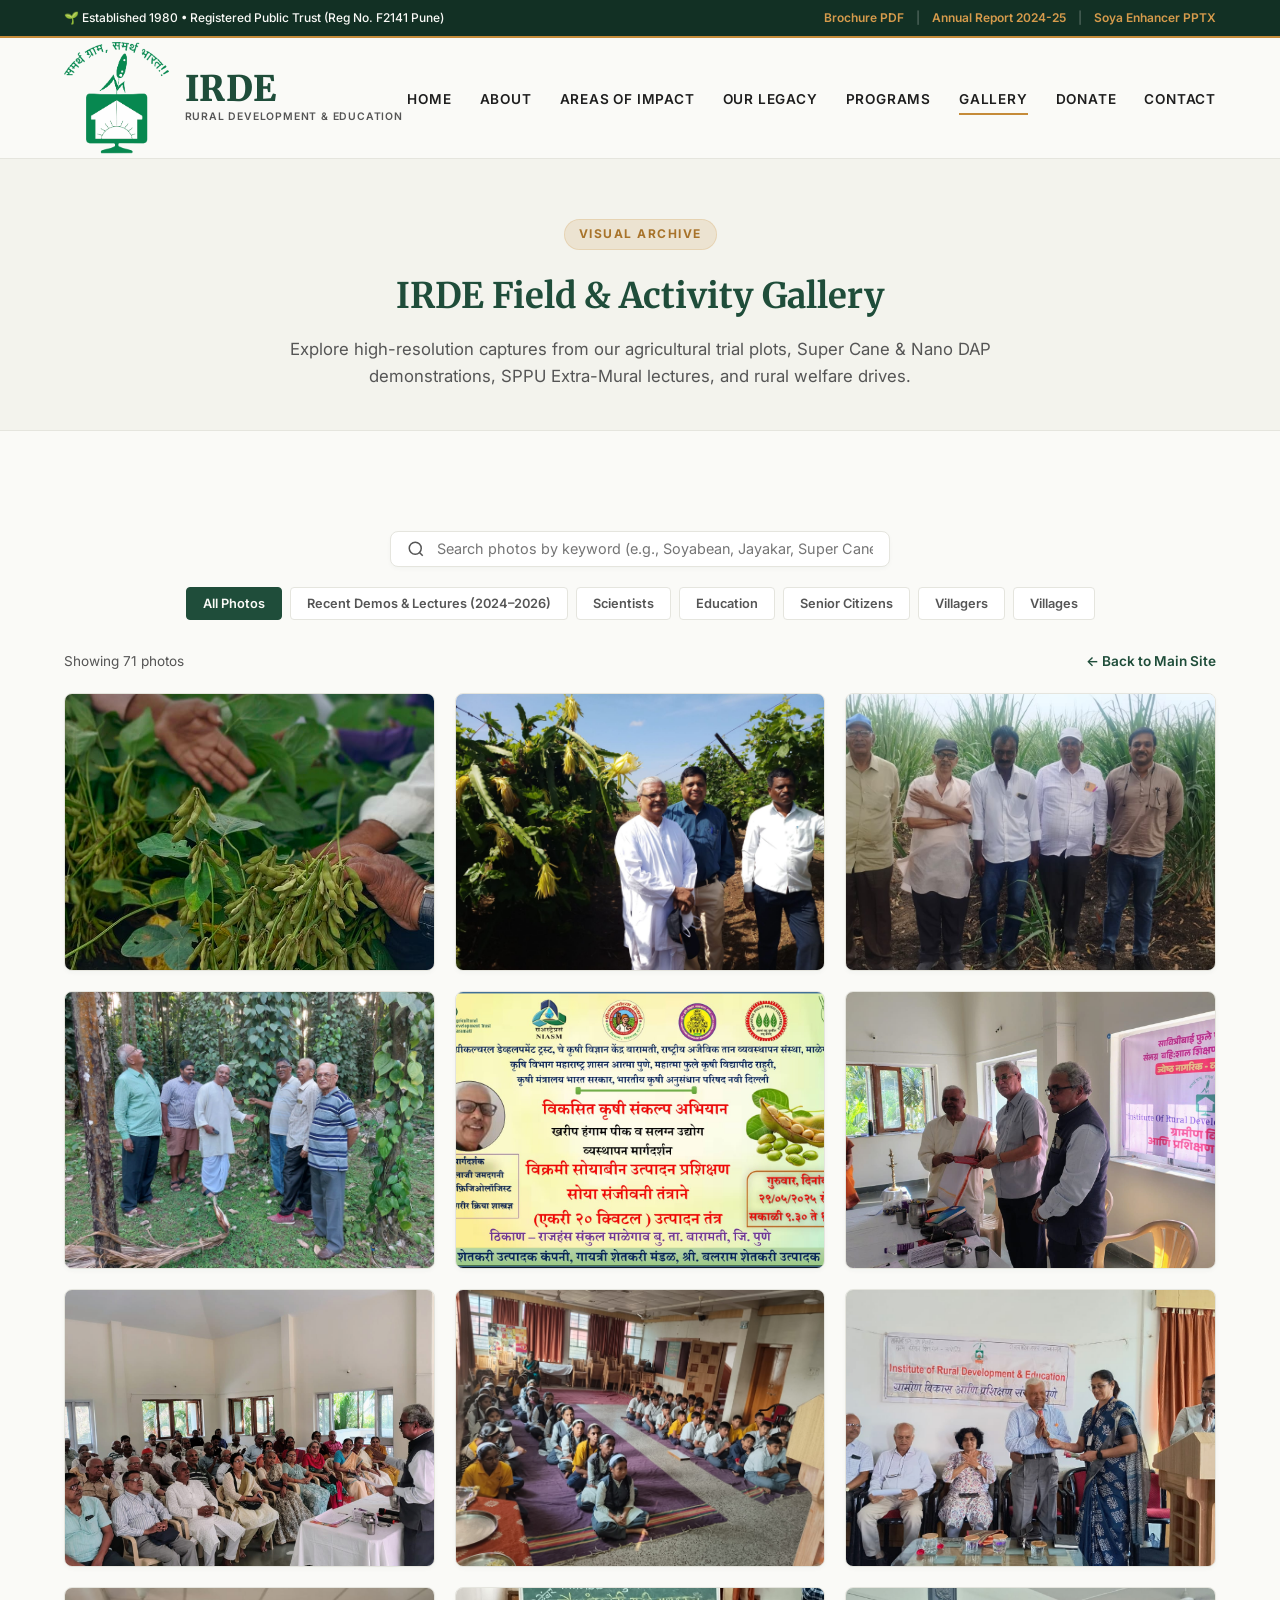
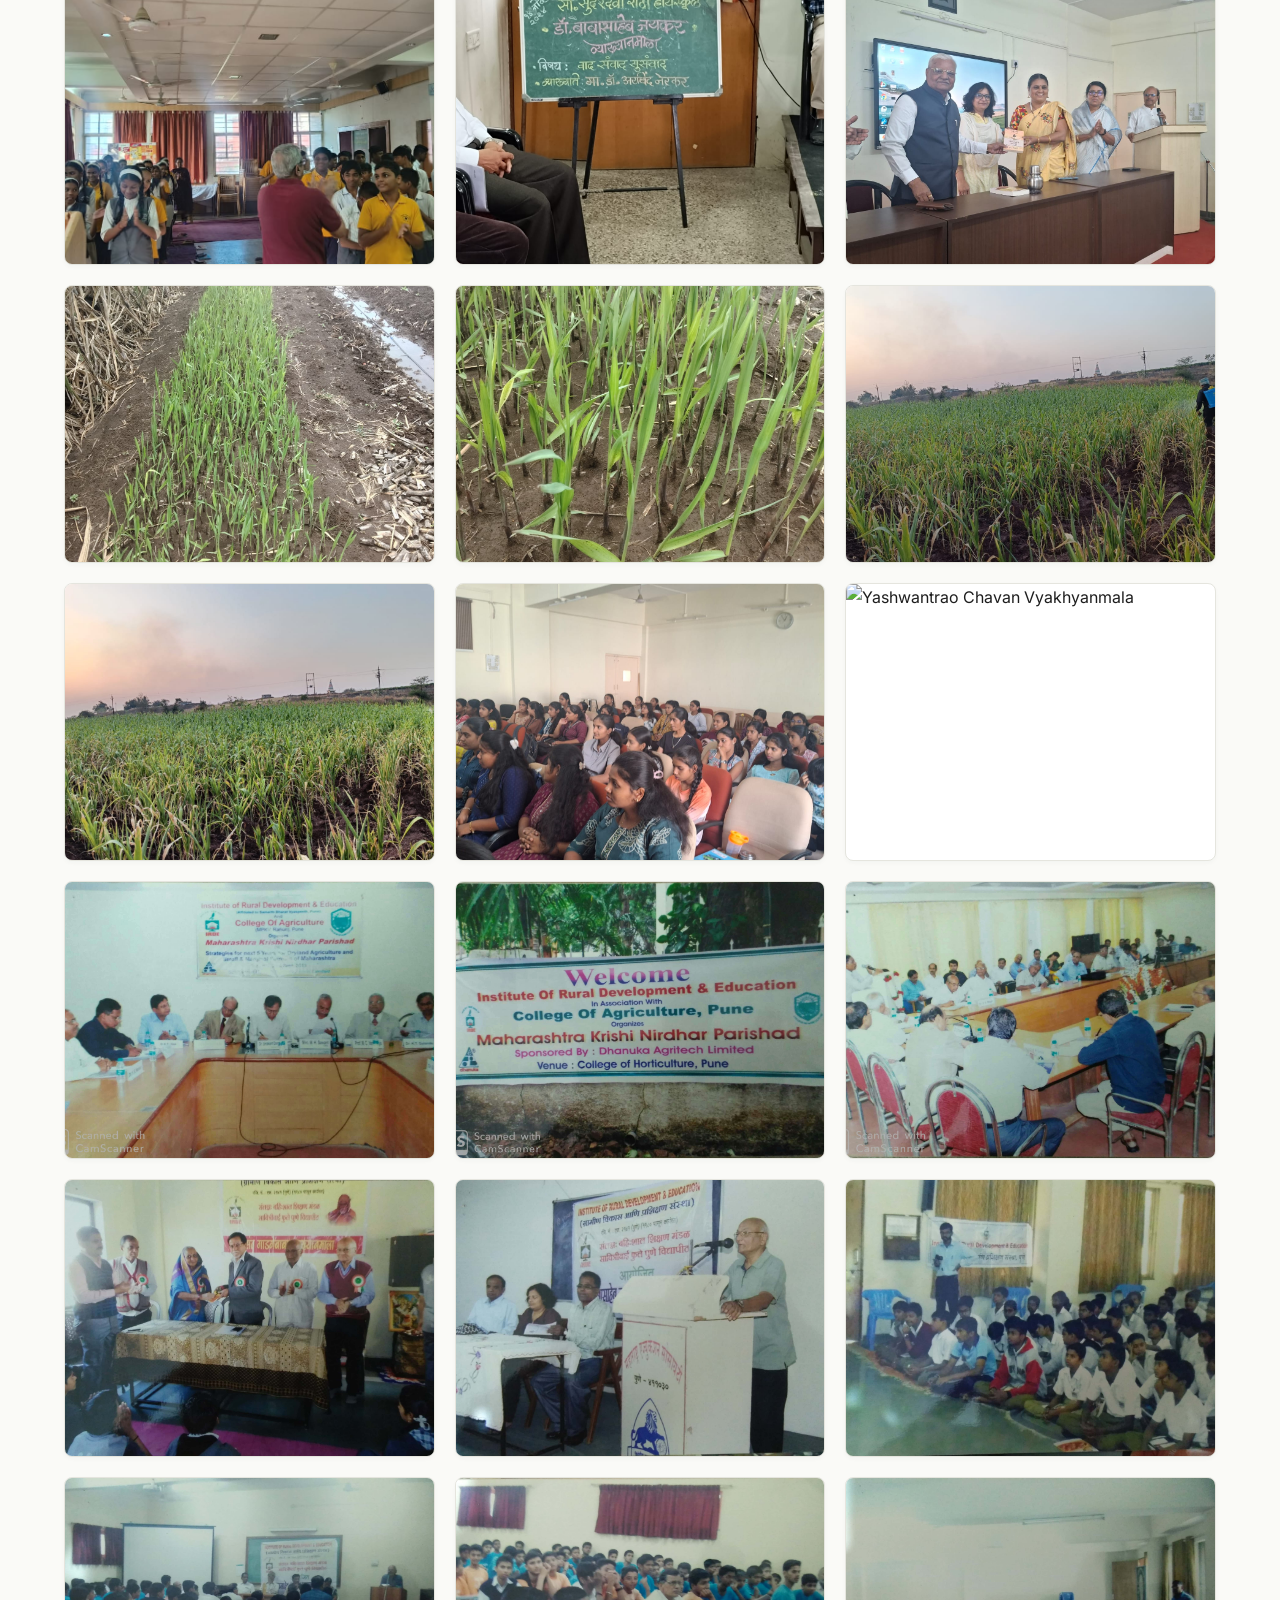
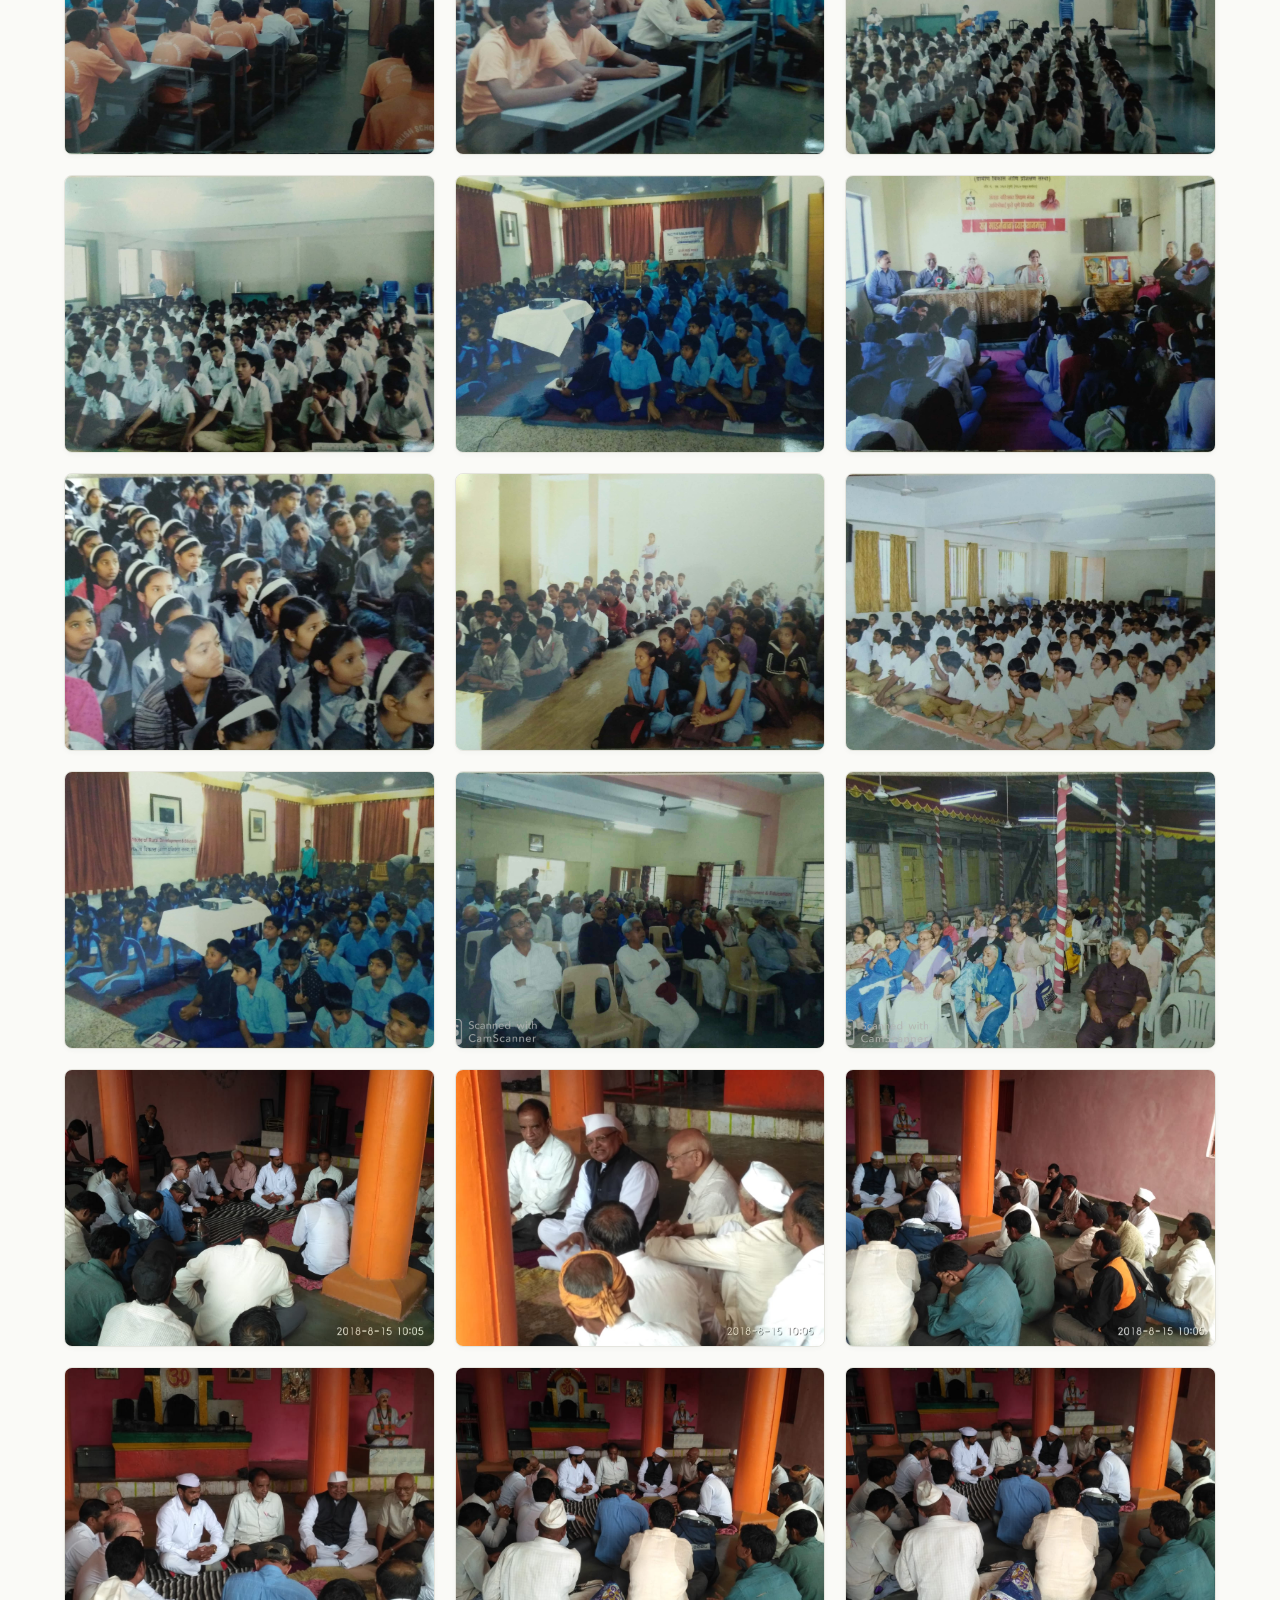
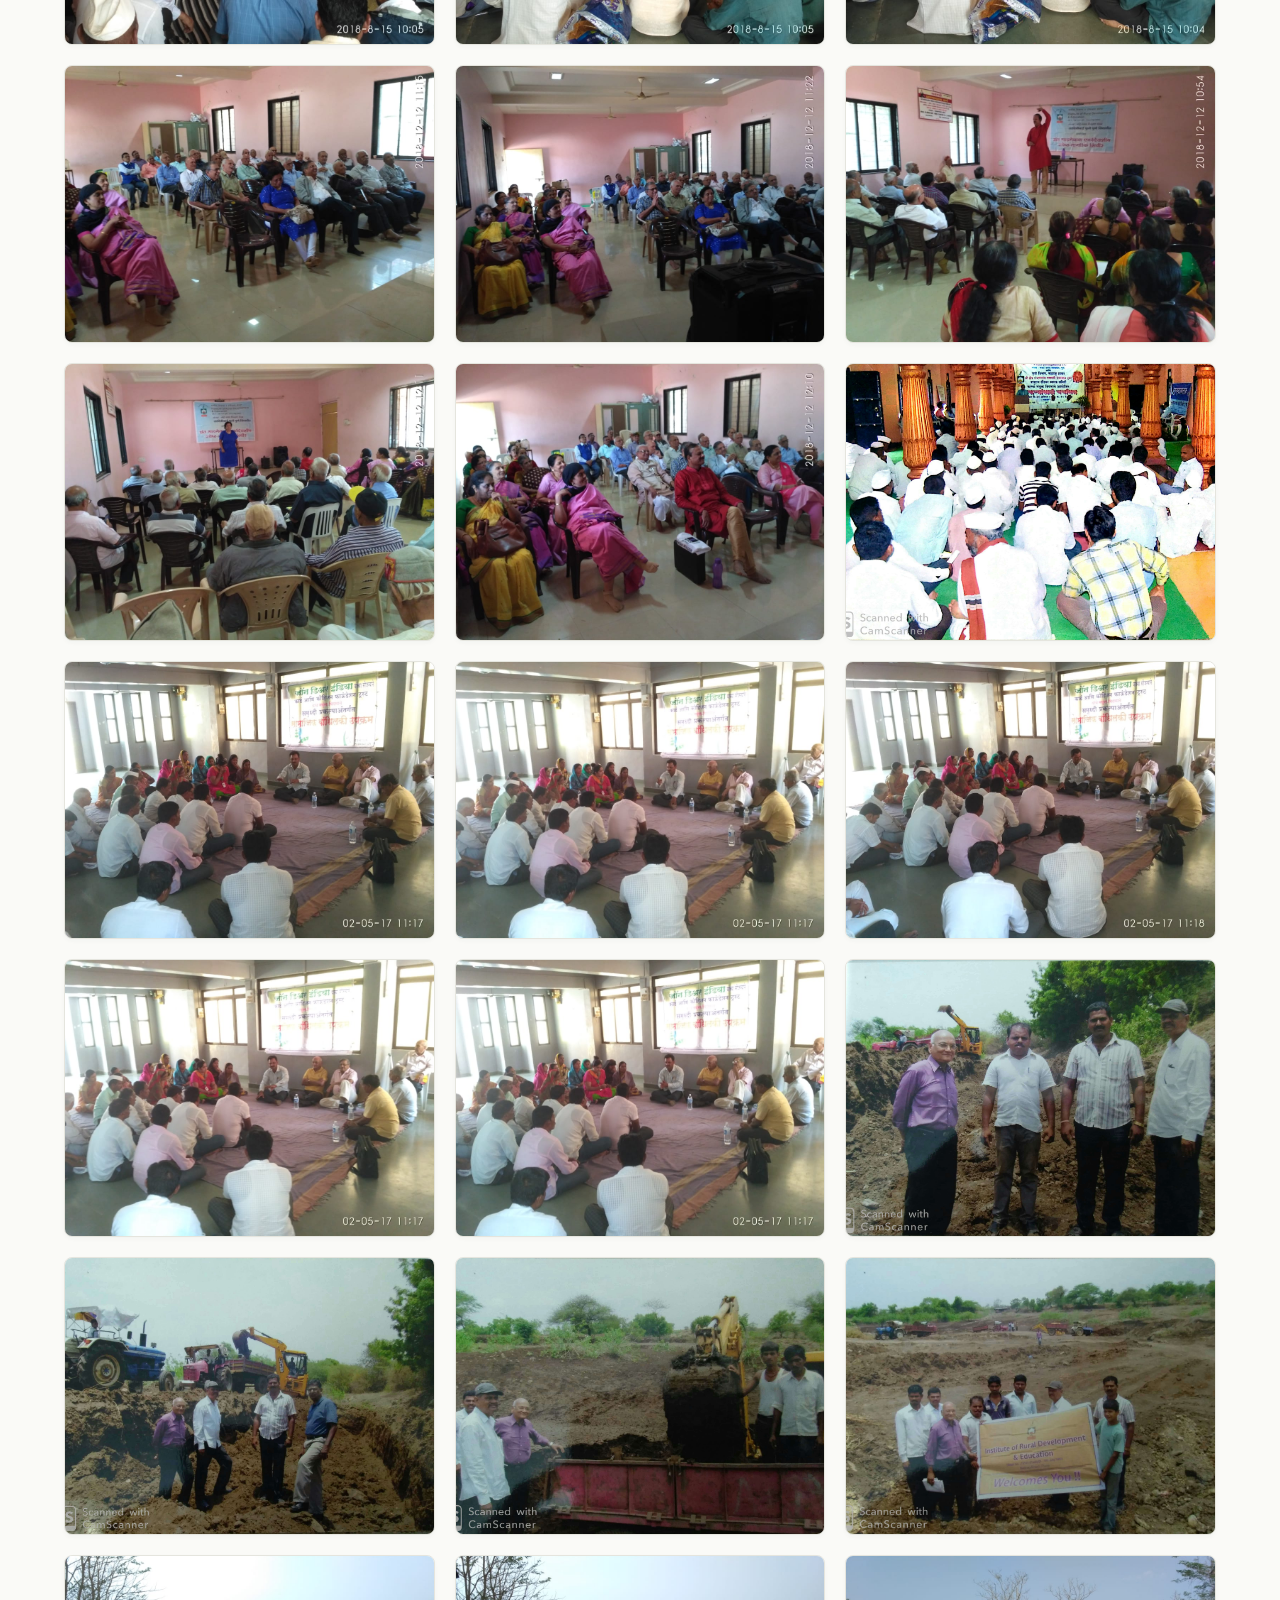
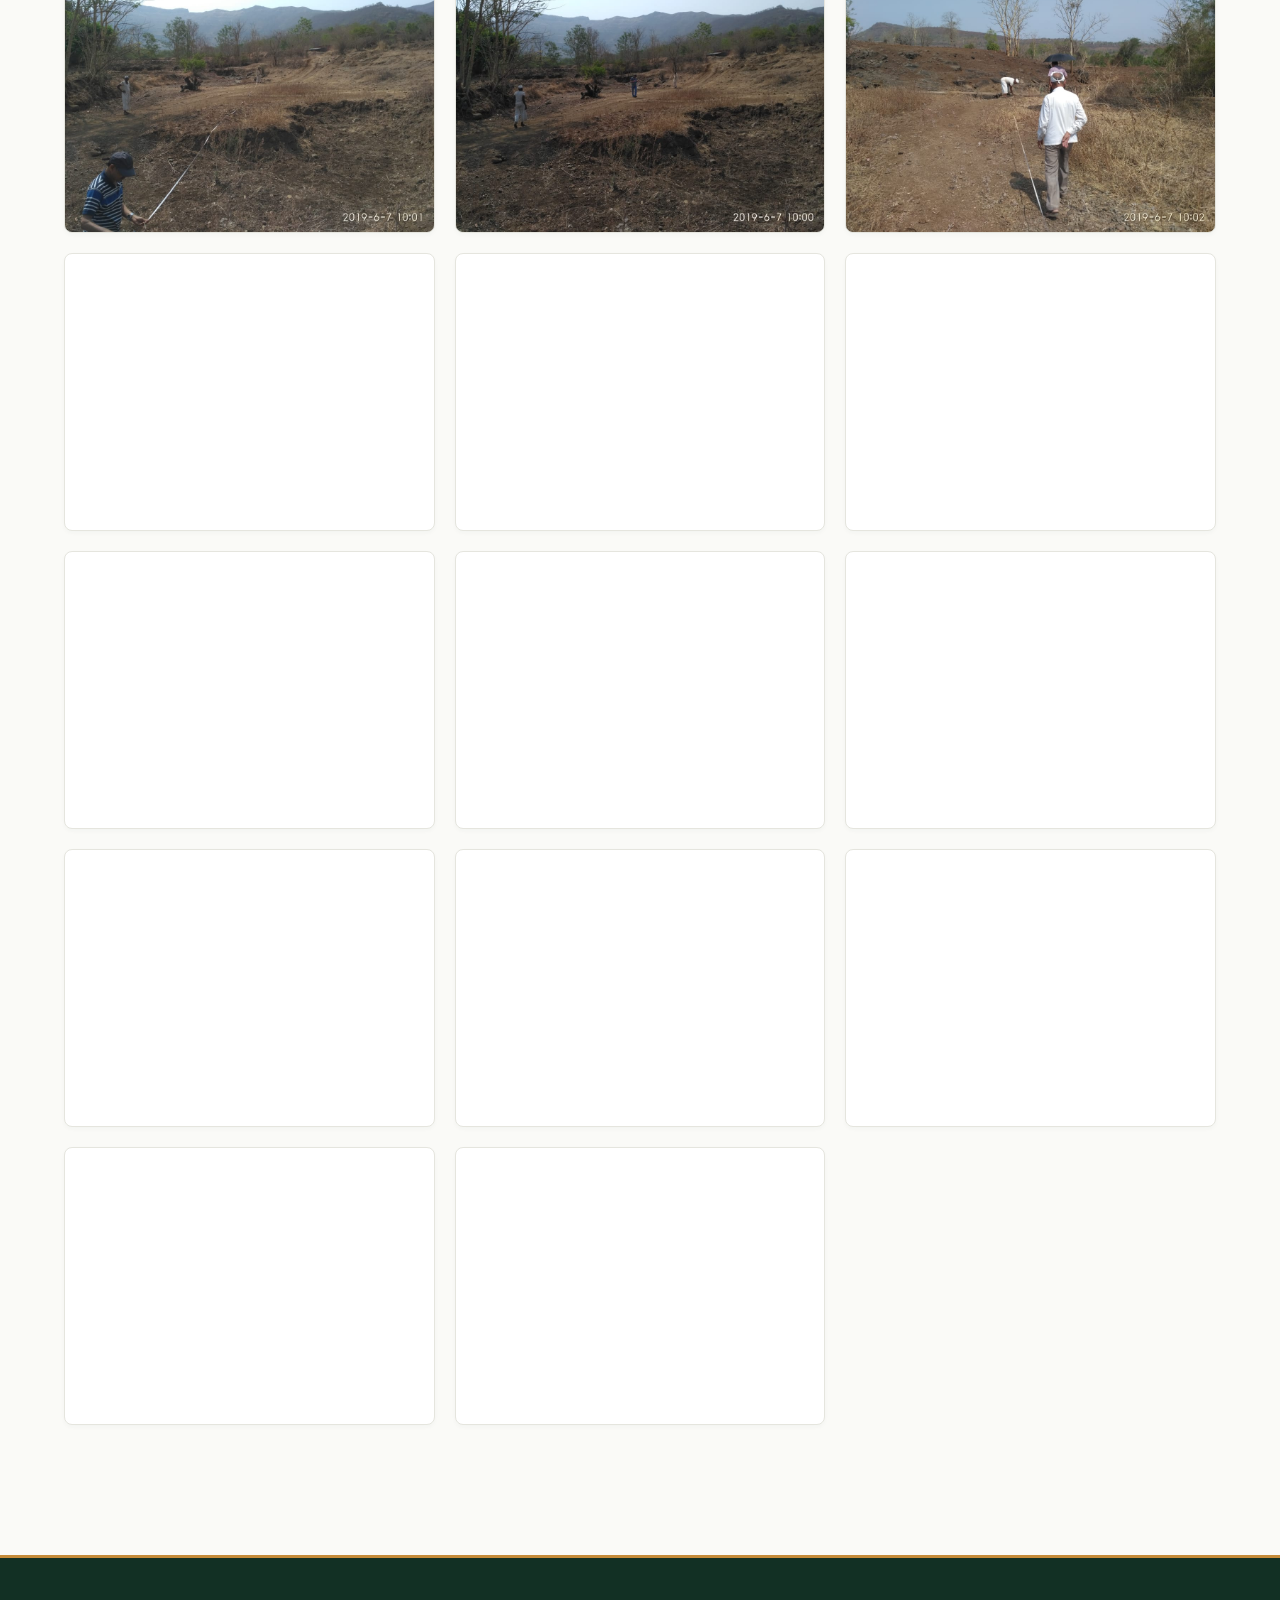
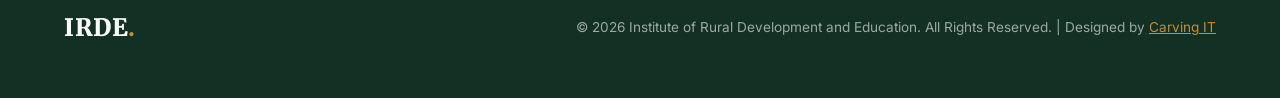
==== gallery.html @ c1780969 "gallery section update" ====
<!DOCTYPE html>
<html lang="en">

<head>
  <meta charset="UTF-8">
  <meta name="viewport" content="width=device-width, initial-scale=1.0">
  <meta name="description"
    content="Photo Gallery of Institute of Rural Development and Education (IRDE). View field demonstrations, agricultural trials, Super Cane nursery, Nano DAP plots, and SPPU lecture series.">
  <meta name="keywords"
    content="IRDE Gallery, Field Photos, Agricultural Demonstrations, Super Cane, Nano DAP, Soyabean, SPPU Vyakhyanmala, Senior Citizens, IRDE India">
  <meta name="author" content="IRDE">
  <title>Photo Gallery | Institute of Rural Development and Education (IRDE)</title>

  <!-- Google Fonts -->
  <link rel="preconnect" href="https://fonts.googleapis.com">
  <link rel="preconnect" href="https://fonts.gstatic.com" crossorigin>
  <link
    href="https://fonts.googleapis.com/css2?family=Merriweather:ital,wght@0,300;0,400;0,700;0,900;1,300;1,400&family=Inter:wght@300;400;500;600;700;800&display=swap"
    rel="stylesheet">

  <!-- Main Stylesheet -->
  <link rel="stylesheet" href="./assets/css/style.css">

  <!-- Fancybox 5 Lightbox CSS -->
  <link rel="stylesheet" href="https://cdn.jsdelivr.net/npm/@fancyapps/ui@5.0/dist/fancybox/fancybox.css" />

  <!-- Favicon -->
  <link rel="icon" href="./assets/images/irdelogoshort.png" type="image/png">

  <style>
    .gallery-hero {
      background-color: var(--color-bg-alt);
      padding: 60px 0 40px;
      border-bottom: 1px solid var(--color-border);
      text-align: center;
    }
    .gallery-controls-box {
      margin-bottom: 30px;
      display: flex;
      flex-direction: column;
      gap: 20px;
    }
    .gallery-search-bar {
      display: flex;
      align-items: center;
      gap: 12px;
      max-width: 500px;
      margin: 0 auto;
      width: 100%;
      background: var(--color-bg-card);
      border: 1px solid var(--color-border);
      padding: 8px 16px;
      border-radius: var(--radius-md);
      box-shadow: var(--shadow-sm);
    }
    .gallery-search-bar input {
      border: none;
      outline: none;
      width: 100%;
      background: transparent;
      font-size: 0.9rem;
      color: var(--color-text);
    }
    .gallery-search-bar svg {
      color: var(--color-text-muted);
      flex-shrink: 0;
    }
    .gallery-page-filter {
      display: flex;
      flex-wrap: wrap;
      justify-content: center;
      gap: 8px;
    }
    .photo-status-bar {
      display: flex;
      justify-content: space-between;
      align-items: center;
      margin-bottom: 20px;
      font-size: 0.85rem;
      color: var(--color-text-muted);
    }
  </style>
</head>

<body>

  <!-- Top Announcement Bar -->
  <div class="top-bar">
    <div class="container top-bar-container">
      <div class="top-bar-left">
        <span>🌱 Established 1980 • Registered Public Trust (Reg No. F2141 Pune)</span>
      </div>
      <div class="top-bar-right">
        <a href="./assets/docs/irdeindia_brochure.pdf" target="_blank" class="top-bar-link">Brochure PDF</a>
        <span class="separator">|</span>
        <a href="./assets/docs/irdeindia_annual_report_2024-25_4.pdf" target="_blank" class="top-bar-link">Annual Report 2024-25</a>
        <span class="separator">|</span>
        <a href="./assets/docs/soya_enhancer.pptx" target="_blank" class="top-bar-link">Soya Enhancer PPTX</a>
      </div>
    </div>
  </div>

  <!-- Sticky Main Header & Navbar -->
  <header class="main-header" id="navbar">
    <div class="container header-container">
      <a href="index.html#hero" class="logo-area">
        <img src="./assets/images/irdelogoshort.png" alt="IRDE Logo" class="logo-img">
        <div class="logo-text-group">
          <span class="logo-title">IRDE</span>
          <span class="logo-subtitle">Rural Development & Education</span>
        </div>
      </a>

      <nav class="nav-menu" id="navLinks">
        <ul class="nav-links">
          <li><a href="index.html#hero">Home</a></li>
          <li><a href="index.html#about">About</a></li>
          <li><a href="index.html#impact">Areas of Impact</a></li>
          <li><a href="index.html#timeline">Our Legacy</a></li>
          <li><a href="index.html#programs">Programs</a></li>
          <li class="active"><a href="gallery.html">Gallery</a></li>
          <li><a href="index.html#donate">Donate</a></li>
          <li><a href="index.html#contact">Contact</a></li>
        </ul>
      </nav>

      <button class="menu-toggle" id="navToggle" aria-label="Toggle Navigation">
        <span class="bar"></span>
        <span class="bar"></span>
        <span class="bar"></span>
      </button>
    </div>
  </header>

  <!-- Gallery Header Hero -->
  <section class="gallery-hero">
    <div class="container">
      <span class="section-badge">Visual Archive</span>
      <h1 class="section-title" style="font-size: 2.2rem; margin-top: 8px;">IRDE Field & Activity Gallery</h1>
      <p class="section-subtitle" style="max-width: 720px; margin: 12px auto 0;">
        Explore high-resolution captures from our agricultural trial plots, Super Cane & Nano DAP demonstrations, SPPU Extra-Mural lectures, and rural welfare drives.
      </p>
    </div>
  </section>

  <!-- Gallery Grid Section -->
  <section class="section-padding">
    <div class="container">

      <!-- Gallery Search & Category Controls -->
      <div class="gallery-controls-box">
        <div class="gallery-search-bar">
          <svg width="18" height="18" fill="none" stroke="currentColor" stroke-width="2" viewBox="0 0 24 24">
            <circle cx="11" cy="11" r="8"></circle>
            <path d="M21 21l-4.35-4.35"></path>
          </svg>
          <input type="text" id="gallerySearch" placeholder="Search photos by keyword (e.g., Soyabean, Jayakar, Super Cane)...">
        </div>

        <div class="gallery-page-filter">
          <button class="filter-btn active" data-filter="all">All Photos</button>
          <button class="filter-btn" data-filter="recent">Recent Demos & Lectures (2024–2026)</button>
          <button class="filter-btn" data-filter="scientists">Scientists</button>
          <button class="filter-btn" data-filter="education">Education</button>
          <button class="filter-btn" data-filter="citizens">Senior Citizens</button>
          <button class="filter-btn" data-filter="villagers">Villagers</button>
          <button class="filter-btn" data-filter="villages">Villages</button>
        </div>
      </div>

      <div class="photo-status-bar">
        <span id="photoCountDisplay">Loading photos...</span>
        <a href="index.html#gallery" style="color: var(--color-primary); font-weight: 600; text-decoration: none;">&larr; Back to Main Site</a>
      </div>

      <!-- Photo Grid -->
      <div class="portfolio-grid" id="fullGalleryGrid">
        <!-- Dynamically populated by initFullGalleryPage in main.js -->
      </div>

    </div>
  </section>

  <!-- Footer -->
  <footer class="footer">
    <div class="container">
      <div class="footer-content">
        <div class="footer-logo">
          IRDE<span>.</span>
        </div>
        <div class="footer-copy">
          &copy; <span id="currentYear">2026</span> Institute of Rural Development and Education. All Rights Reserved. | Designed by <a href="https://carvingit.com" target="_blank" rel="noopener">Carving IT</a>
        </div>
      </div>
    </div>
  </footer>

  <!-- Fancybox 5 Lightbox Script -->
  <script src="https://cdn.jsdelivr.net/npm/@fancyapps/ui@5.0/dist/fancybox/fancybox.umd.js"></script>
  <!-- Main Interactivity Script -->
  <script src="./assets/js/main.js"></script>
  <script>
    document.getElementById('currentYear').textContent = new Date().getFullYear();
  </script>
</body>

</html>
---- assets/css/style.css ----
/* -------------------------------------------------------------
 * IRDE INDIA - PREMIUM DESIGN SYSTEM (VANILLA CSS)
 * Brand Positioning: Legacy NGO & Educational Institution
 * Colors: Forest Green (#1F4D3A), Warm Gold (#C58B39), Eggshell (#FAFAF7)
 * Typography: Headings (Merriweather), Body (Inter)
 * ------------------------------------------------------------- */

/* Custom Properties & Tokens */
:root {
  --color-primary: #1F4D3A;        /* Dark Forest Green */
  --color-primary-light: #2c5e48;  /* Muted Forest Green for hover */
  --color-primary-dark: #123024;   /* Deep Green for contrast */
  --color-primary-glow: rgba(31, 77, 58, 0.1);
  
  --color-secondary: #C58B39;      /* Warm Gold/Amber */
  --color-secondary-light: #d69b4c;/* Lighter Gold for hover */
  --color-secondary-dark: #a8732a; /* Deep Gold */
  --color-secondary-glow: rgba(197, 139, 57, 0.15);

  --color-bg: #FAFAF7;             /* Eggshell Background */
  --color-bg-card: #FFFFFF;        /* Pure White for cards */
  --color-bg-alt: #F3F3ED;         /* Darker Eggshell for alternating sections */
  --color-text: #1E1E1E;           /* Dark Charcoal */
  --color-text-muted: #555555;     /* Slate Gray for readability */
  --color-text-light: #FAFAF7;     /* Light Text on dark elements */
  
  --color-border: #E5E5DE;         /* Soft warm gray for borders */
  --color-border-hover: #C58B39;   /* Gold accent on hover */
  
  --font-heading: 'Merriweather', Georgia, serif;
  --font-body: 'Inter', system-ui, -apple-system, sans-serif;
  
  --shadow-sm: 0 2px 4px rgba(31, 77, 58, 0.03);
  --shadow-md: 0 10px 30px rgba(31, 77, 58, 0.05);
  --shadow-lg: 0 20px 45px rgba(31, 77, 58, 0.08);
  
  --radius-sm: 4px;
  --radius-md: 8px;
  --radius-lg: 12px;
  
  --transition-smooth: all 0.3s cubic-bezier(0.25, 1, 0.5, 1);
  --transition-fast: all 0.15s ease;
  
  --max-width: 1200px;
}

/* Base Reset & Globals */
*, *::before, *::after {
  box-sizing: border-box;
  margin: 0;
  padding: 0;
}

html {
  scroll-behavior: smooth;
  scroll-padding-top: 160px; /* Increased to match new header height */
  font-size: 16px;
  -webkit-font-smoothing: antialiased;
  -moz-osx-font-smoothing: grayscale;
}

body {
  font-family: var(--font-body);
  background-color: var(--color-bg);
  color: var(--color-text);
  line-height: 1.7;
  overflow-x: hidden;
}

img {
  max-width: 100%;
  height: auto;
  display: block;
}

a {
  color: inherit;
  text-decoration: none;
  transition: var(--transition-fast);
}

button, input, textarea, select {
  font-family: inherit;
  outline: none;
}

/* Scrollbar */
::-webkit-scrollbar {
  width: 8px;
  height: 8px;
}
::-webkit-scrollbar-track {
  background: var(--color-bg);
}
::-webkit-scrollbar-thumb {
  background: rgba(31, 77, 58, 0.2);
  border-radius: var(--radius-sm);
}
::-webkit-scrollbar-thumb:hover {
  background: var(--color-primary-light);
}

/* Layout Utilities */
.container {
  max-width: var(--max-width);
  margin: 0 auto;
  padding: 0 24px;
  width: 100%;
}

.section-padding {
  padding: 100px 0;
}

@media (max-width: 768px) {
  .section-padding {
    padding: 70px 0;
  }
}

.text-center { text-align: center; }
.text-left { text-align: left; }

/* Grid Helper */
.grid {
  display: grid;
  gap: 30px;
}
.grid-2 { grid-template-columns: repeat(2, 1fr); }
.grid-3 { grid-template-columns: repeat(3, 1fr); }
.grid-4 { grid-template-columns: repeat(4, 1fr); }

@media (max-width: 992px) {
  .grid-3 { grid-template-columns: repeat(2, 1fr); }
  .grid-4 { grid-template-columns: repeat(2, 1fr); }
}
@media (max-width: 768px) {
  .grid-2, .grid-3, .grid-4 { grid-template-columns: 1fr; }
}

/* Badge & Headings */
.section-badge {
  display: inline-block;
  padding: 4px 14px;
  background-color: var(--color-secondary-glow);
  color: var(--color-secondary-dark);
  font-family: var(--font-body);
  font-weight: 700;
  font-size: 0.75rem;
  letter-spacing: 1.5px;
  text-transform: uppercase;
  border-radius: 50px;
  margin-bottom: 16px;
  border: 1px solid rgba(197, 139, 57, 0.2);
}

.section-title {
  font-family: var(--font-heading);
  font-size: 2.5rem;
  color: var(--color-primary);
  margin-bottom: 18px;
  font-weight: 700;
  line-height: 1.25;
}

.section-subtitle {
  font-family: var(--font-body);
  font-size: 1.05rem;
  color: var(--color-text-muted);
  max-width: 650px;
  margin: 0 auto 50px;
  line-height: 1.6;
}

@media (max-width: 768px) {
  .section-title {
    font-size: 2rem;
  }
}

/* Premium Buttons (Editorial / Classic Style) */
.btn {
  display: inline-flex;
  align-items: center;
  justify-content: center;
  padding: 12px 28px;
  font-weight: 600;
  font-size: 0.9rem;
  letter-spacing: 0.5px;
  border-radius: var(--radius-sm);
  transition: var(--transition-smooth);
  cursor: pointer;
  gap: 8px;
  border: 1px solid transparent;
}

.btn-primary {
  background-color: var(--color-primary);
  color: var(--color-text-light);
}
.btn-primary:hover {
  background-color: var(--color-primary-light);
  transform: translateY(-1px);
  box-shadow: var(--shadow-md);
}

.btn-secondary {
  background-color: var(--color-secondary);
  color: var(--color-text-light);
}
.btn-secondary:hover {
  background-color: var(--color-secondary-light);
  transform: translateY(-1px);
  box-shadow: var(--shadow-md);
}

.btn-outline {
  border: 1px solid var(--color-primary);
  color: var(--color-primary);
  background: transparent;
}
.btn-outline:hover {
  background-color: var(--color-primary);
  color: var(--color-text-light);
}

.btn-outline-gold {
  border: 1px solid var(--color-secondary);
  color: var(--color-secondary-dark);
  background: transparent;
}
.btn-outline-gold:hover {
  background-color: var(--color-secondary);
  color: var(--color-text-light);
}

.btn-sm {
  padding: 8px 16px;
  font-size: 0.8rem;
}

/* -------------------------------------------------------------
 * TOP ANNOUNCEMENT BAR
 * ------------------------------------------------------------- */
.top-bar {
  background-color: var(--color-primary-dark);
  color: var(--color-text-light);
  font-size: 0.75rem;
  font-weight: 500;
  padding: 8px 0;
  border-bottom: 2px solid var(--color-secondary);
  position: relative;
  z-index: 1001;
}

.top-bar-container {
  display: flex;
  justify-content: space-between;
  align-items: center;
}

.top-bar-left {
  display: flex;
  align-items: center;
  gap: 6px;
}

.top-bar-right {
  display: flex;
  align-items: center;
  gap: 12px;
}

.top-bar-link {
  color: var(--color-secondary-light);
  font-weight: 600;
}
.top-bar-link:hover {
  text-decoration: underline;
}

.top-bar .separator {
  color: rgba(250, 250, 247, 0.3);
}

@media (max-width: 768px) {
  .top-bar-right {
    display: none;
  }
  .top-bar-container {
    justify-content: center;
  }
}

/* -------------------------------------------------------------
 * STICKY HEADER & NAVBAR
 * ------------------------------------------------------------- */
.header-container {
  display: flex;
  align-items: center;
  justify-content: space-between;
  height: 120px; /* Increased from 100px to 120px */
  padding-top: 0;
  padding-bottom: 0;
}

.main-header {
  position: sticky;
  top: 0;
  background-color: rgba(250, 250, 247, 0.95);
  backdrop-filter: blur(10px);
  -webkit-backdrop-filter: blur(10px);
  border-bottom: 1px solid var(--color-border);
  z-index: 1000;
  transition: var(--transition-smooth);
}

.main-header.scrolled {
  box-shadow: var(--shadow-sm);
  background-color: var(--color-bg);
}

.logo-area {
  display: flex;
  align-items: center;
  gap: 16px;
}

.logo-img {
  height: 112px; /* Increased from 92px to 112px */
  width: auto;
  max-height: 100%;
  object-fit: contain;
  transition: var(--transition-smooth);
}

.logo-text-group {
  display: flex;
  flex-direction: column;
}

.logo-title {
  font-family: var(--font-heading);
  font-size: 2.2rem; /* Increased from 1.9rem to 2.2rem */
  font-weight: 900;
  color: var(--color-primary);
  line-height: 1;
  letter-spacing: 0.5px;
}

.logo-subtitle {
  font-size: 0.65rem; /* Reduced to make it clean and small */
  text-transform: uppercase;
  letter-spacing: 0.8px;
  color: var(--color-text-muted);
  font-weight: 600;
  margin-top: 2px;
}

.nav-links {
  display: flex;
  align-items: center;
  gap: 28px;
  list-style: none;
}

.nav-links a {
  font-weight: 600;
  font-size: 0.85rem;
  text-transform: uppercase;
  letter-spacing: 0.8px;
  color: var(--color-text);
  padding: 8px 0;
  position: relative;
}

.nav-links a::after {
  content: '';
  position: absolute;
  bottom: 0;
  left: 0;
  width: 0;
  height: 2px;
  background-color: var(--color-secondary);
  transition: var(--transition-fast);
}

.nav-links a:hover::after,
.nav-links .active a::after {
  width: 100%;
}

.nav-links a:hover {
  color: var(--color-primary);
}

/* Menu Toggle for Mobile */
.menu-toggle {
  display: none;
  background: none;
  border: none;
  cursor: pointer;
  flex-direction: column;
  justify-content: space-between;
  width: 24px;
  height: 18px;
  position: relative;
  z-index: 1010;
  padding: 10px; /* Expands touch target */
  margin: -10px; /* Offsets visual displacement */
  box-sizing: content-box;
}

.menu-toggle .bar {
  height: 2px;
  width: 100%;
  background-color: var(--color-primary);
  border-radius: 2px;
  transition: var(--transition-smooth);
}

@media (max-width: 992px) {
  .menu-toggle {
    display: flex;
  }
  
  .nav-menu {
    position: absolute;
    top: 88px; /* Matches new mobile header height (88px) */
    left: 0;
    right: 0;
    background-color: var(--color-bg);
    border-bottom: 1px solid var(--color-border);
    padding: 24px;
    box-shadow: var(--shadow-md);
    transform: translateY(-10px);
    opacity: 0;
    pointer-events: none;
    transition: var(--transition-smooth);
  }
  
  .nav-menu.active {
    transform: translateY(0);
    opacity: 1;
    pointer-events: auto;
  }
  
  .nav-links {
    flex-direction: column;
    align-items: flex-start;
    gap: 16px;
  }
  
  .menu-toggle.open .bar:nth-child(1) {
    transform: translateY(8px) rotate(45deg);
  }
  
  .menu-toggle.open .bar:nth-child(2) {
    opacity: 0;
  }
  
  .menu-toggle.open .bar:nth-child(3) {
    transform: translateY(-8px) rotate(-45deg);
  }

  .header-container {
    height: 88px; /* Increased from 84px to 88px */
    padding: 0 16px;
  }

  .logo-img {
    height: 80px; /* Increased from 76px to 80px */
  }

  .logo-title {
    font-size: 1.6rem; /* Increased from 1.5rem to 1.6rem */
  }

  .logo-subtitle {
    font-size: 0.58rem; /* Small font size fits on mobile without wrapping */
    letter-spacing: 0.5px;
  }
}

@media (max-width: 480px) {
  .header-container {
    height: 72px;
    padding: 0 12px;
  }

  .logo-area {
    gap: 10px;
  }

  .logo-img {
    height: 64px;
  }

  .logo-title {
    font-size: 1.45rem; /* Large and readable brand name */
  }

  .logo-subtitle {
    display: none; /* Hide subtitle on tiny mobile to avoid any overflow and maximize space */
  }

  .nav-menu {
    top: 72px; /* Matches extra small mobile header height (72px) */
  }
}

/* -------------------------------------------------------------
 * HERO SECTION
 * ------------------------------------------------------------- */
.hero {
  padding: 80px 0;
  background-color: var(--color-bg);
  border-bottom: 1px solid var(--color-border);
}

.hero-grid {
  display: grid;
  grid-template-columns: 1.1fr 0.9fr;
  align-items: center;
  gap: 50px;
}

.hero-content {
  text-align: left;
}

.hero-pretitle {
  display: inline-block;
  font-size: 0.75rem;
  letter-spacing: 1.5px;
  text-transform: uppercase;
  color: var(--color-secondary-dark);
  font-weight: 700;
  margin-bottom: 16px;
}

.hero-title {
  font-family: var(--font-heading);
  font-size: 3.25rem;
  color: var(--color-primary);
  line-height: 1.2;
  font-weight: 900;
  margin-bottom: 24px;
}

.hero-title span {
  color: var(--color-secondary-dark);
  font-style: italic;
  font-weight: 700;
}

.hero-desc {
  font-size: 1.05rem;
  color: var(--color-text-muted);
  margin-bottom: 36px;
  max-width: 550px;
}

.hero-btns {
  display: flex;
  gap: 16px;
  flex-wrap: wrap;
}

.hero-image-wrapper {
  position: relative;
  display: flex;
  justify-content: center;
  align-items: center;
}

.hero-image-frame {
  position: relative;
  z-index: 2;
  border: 1px solid var(--color-border);
  padding: 12px;
  background-color: var(--color-bg-card);
  box-shadow: var(--shadow-lg);
  border-radius: var(--radius-md);
}

.hero-image-frame img {
  border-radius: var(--radius-sm);
  width: 100%;
  height: auto;
  object-fit: cover;
  cursor: pointer;
  transition: transform var(--transition-smooth);
}

.hero-image-frame img:hover {
  transform: scale(1.02);
}

/* Editorial Frame Background */
.hero-image-wrapper::before {
  content: '';
  position: absolute;
  top: 30px;
  left: 30px;
  width: calc(100% - 20px);
  height: calc(100% - 20px);
  border: 2px solid var(--color-secondary);
  border-radius: var(--radius-md);
  z-index: 1;
  pointer-events: none;
}

@media (max-width: 992px) {
  .hero-grid {
    grid-template-columns: 1fr;
    gap: 40px;
  }
  .hero-content {
    text-align: center;
  }
  .hero-desc {
    margin-left: auto;
    margin-right: auto;
  }
  .hero-btns {
    justify-content: center;
  }
  .hero-title {
    font-size: 2.5rem;
  }
  .hero-image-wrapper::before {
    display: none;
  }
}

/* -------------------------------------------------------------
 * IMPACT STATISTICS
 * ------------------------------------------------------------- */
.stats-section {
  background-color: var(--color-primary);
  color: var(--color-text-light);
  padding: 60px 0;
  border-bottom: 4px solid var(--color-secondary);
}

.stats-grid {
  display: grid;
  grid-template-columns: repeat(4, 1fr);
  gap: 30px;
}

.stat-item {
  text-align: center;
  border-right: 1px solid rgba(250, 250, 247, 0.15);
}

.stat-item:last-child {
  border-right: none;
}

.stat-number {
  font-family: var(--font-heading);
  font-size: 3.5rem;
  font-weight: 900;
  color: var(--color-secondary);
  line-height: 1;
  margin-bottom: 8px;
}

.stat-label {
  font-family: var(--font-body);
  font-size: 0.85rem;
  text-transform: uppercase;
  letter-spacing: 1px;
  color: rgba(250, 250, 247, 0.8);
}

@media (max-width: 992px) {
  .stats-grid {
    grid-template-columns: repeat(2, 1fr);
  }
  .stat-item {
    border-right: none;
  }
  .stat-item:nth-child(odd) {
    border-right: 1px solid rgba(250, 250, 247, 0.15);
  }
}
@media (max-width: 576px) {
  .stats-grid {
    grid-template-columns: 1fr;
  }
  .stat-item {
    border-right: none !important;
    padding-bottom: 20px;
  }
  .stat-item:last-child {
    padding-bottom: 0;
  }
}

/* -------------------------------------------------------------
 * ABOUT SECTION
 * ------------------------------------------------------------- */
.about-section {
  background-color: var(--color-bg);
}

.about-intro-grid {
  display: grid;
  grid-template-columns: 1.15fr 0.85fr;
  gap: 50px;
  align-items: center;
}

.about-left-content p {
  color: var(--color-text-muted);
  margin-bottom: 20px;
  font-size: 0.98rem;
}

.founder-callout {
  border-left: 3px solid var(--color-secondary);
  padding-left: 20px;
  margin: 30px 0;
}

.founder-quote {
  font-family: var(--font-heading);
  font-style: italic;
  font-size: 1.15rem;
  color: var(--color-primary);
  margin-bottom: 8px;
  line-height: 1.5;
}

.founder-by {
  font-size: 0.8rem;
  font-weight: 700;
  text-transform: uppercase;
  letter-spacing: 1px;
  color: var(--color-text-muted);
}

.about-highlights {
  display: flex;
  flex-direction: column;
  gap: 20px;
}

.highlight-box {
  background-color: var(--color-bg-card);
  border: 1px solid var(--color-border);
  border-radius: var(--radius-md);
  padding: 24px;
  box-shadow: var(--shadow-sm);
  transition: var(--transition-smooth);
}

.highlight-box:hover {
  transform: translateY(-2px);
  box-shadow: var(--shadow-md);
  border-color: var(--color-secondary);
}

.highlight-box h4 {
  font-family: var(--font-heading);
  font-size: 1.15rem;
  color: var(--color-primary);
  margin-bottom: 8px;
}

.highlight-box p {
  font-size: 0.88rem;
  color: var(--color-text-muted);
  margin-bottom: 0;
}

@media (max-width: 992px) {
  .about-intro-grid {
    grid-template-columns: 1fr;
    gap: 40px;
  }
}

/* -------------------------------------------------------------
 * AREAS OF IMPACT
 * ------------------------------------------------------------- */
.impact-section {
  background-color: var(--color-bg-alt);
  border-top: 1px solid var(--color-border);
  border-bottom: 1px solid var(--color-border);
}

.impact-card {
  background-color: var(--color-bg-card);
  border: 1px solid var(--color-border);
  border-radius: var(--radius-md);
  padding: 36px;
  box-shadow: var(--shadow-sm);
  transition: var(--transition-smooth);
  display: flex;
  flex-direction: column;
  height: 100%;
}

.impact-card:hover {
  transform: translateY(-4px);
  box-shadow: var(--shadow-lg);
  border-color: var(--color-secondary);
}

.impact-icon-wrapper {
  width: 48px;
  height: 48px;
  border-radius: var(--radius-sm);
  background-color: var(--color-primary-glow);
  color: var(--color-primary);
  display: flex;
  align-items: center;
  justify-content: center;
  margin-bottom: 24px;
}

.impact-card:hover .impact-icon-wrapper {
  background-color: var(--color-primary);
  color: var(--color-text-light);
}

.impact-card h3 {
  font-family: var(--font-heading);
  font-size: 1.35rem;
  color: var(--color-primary);
  margin-bottom: 12px;
}

.impact-card p {
  color: var(--color-text-muted);
  font-size: 0.92rem;
  margin-bottom: 20px;
  flex-grow: 1;
}

.impact-link {
  font-weight: 700;
  font-size: 0.85rem;
  color: var(--color-secondary-dark);
  text-transform: uppercase;
  letter-spacing: 0.8px;
  display: inline-flex;
  align-items: center;
  gap: 4px;
}

.impact-card:hover .impact-link {
  color: var(--color-primary);
}

/* -------------------------------------------------------------
 * LEGACY TIMELINE
 * ------------------------------------------------------------- */
.timeline-section {
  background-color: var(--color-bg);
}

.timeline-container {
  position: relative;
  max-width: 800px;
  margin: 0 auto;
  padding: 40px 0;
}

.timeline-container::before {
  content: '';
  position: absolute;
  top: 0;
  bottom: 0;
  left: 31px;
  width: 2px;
  background-color: var(--color-border);
}

.timeline-item {
  position: relative;
  margin-bottom: 40px;
  padding-left: 80px;
}

.timeline-item:last-child {
  margin-bottom: 0;
}

.timeline-badge {
  position: absolute;
  left: 16px;
  top: 0;
  width: 32px;
  height: 32px;
  border-radius: 50%;
  background-color: var(--color-bg);
  border: 3px solid var(--color-secondary);
  z-index: 2;
  display: flex;
  align-items: center;
  justify-content: center;
  transition: var(--transition-fast);
}

.timeline-item:hover .timeline-badge {
  background-color: var(--color-secondary);
  transform: scale(1.1);
}

.timeline-content {
  background-color: var(--color-bg-card);
  border: 1px solid var(--color-border);
  border-radius: var(--radius-md);
  padding: 28px;
  box-shadow: var(--shadow-sm);
  transition: var(--transition-smooth);
}

.timeline-item:hover .timeline-content {
  box-shadow: var(--shadow-md);
  border-color: var(--color-secondary);
}

.timeline-year {
  font-family: var(--font-heading);
  font-weight: 900;
  font-size: 1.5rem;
  color: var(--color-secondary-dark);
  margin-bottom: 6px;
  line-height: 1;
}

.timeline-title {
  font-family: var(--font-heading);
  font-size: 1.15rem;
  color: var(--color-primary);
  margin-bottom: 10px;
  font-weight: 700;
}

.timeline-desc {
  font-size: 0.9rem;
  color: var(--color-text-muted);
  margin-bottom: 0;
}

/* -------------------------------------------------------------
 * PROGRAMS & ACTIVITIES SECTION
 * ------------------------------------------------------------- */
.programs-section {
  background-color: var(--color-bg-alt);
  border-top: 1px solid var(--color-border);
  border-bottom: 1px solid var(--color-border);
}

.programs-grid {
  display: grid;
  grid-template-columns: 1.1fr 0.9fr;
  gap: 50px;
}

@media (max-width: 992px) {
  .programs-grid {
    grid-template-columns: 1fr;
    gap: 40px;
  }
}

.programs-info-panel h3 {
  font-family: var(--font-heading);
  font-size: 1.85rem;
  color: var(--color-primary);
  margin-bottom: 16px;
  font-weight: 700;
}

.programs-info-panel p {
  color: var(--color-text-muted);
  font-size: 0.95rem;
  margin-bottom: 24px;
}

.lecture-block {
  margin-top: 24px;
}

.lecture-item {
  display: flex;
  gap: 16px;
  margin-bottom: 20px;
}

.lecture-icon-number {
  flex-shrink: 0;
  width: 36px;
  height: 36px;
  background-color: var(--color-primary-glow);
  color: var(--color-primary);
  border: 1px solid var(--color-border);
  border-radius: var(--radius-sm);
  font-family: var(--font-heading);
  font-weight: 700;
  font-size: 0.95rem;
  display: flex;
  align-items: center;
  justify-content: center;
}

.lecture-text h4 {
  font-family: var(--font-heading);
  font-size: 1.05rem;
  color: var(--color-primary);
  margin-bottom: 4px;
}

.lecture-text p {
  font-size: 0.88rem;
  color: var(--color-text-muted);
  margin-bottom: 0;
}

/* Tabs System for 26 Aims */
.aims-tabs-container {
  background-color: var(--color-bg-card);
  border: 1px solid var(--color-border);
  border-radius: var(--radius-md);
  padding: 30px;
  box-shadow: var(--shadow-sm);
}

.aims-tabs-container h3 {
  font-family: var(--font-heading);
  font-size: 1.35rem;
  color: var(--color-primary);
  margin-bottom: 20px;
  text-align: center;
}

.aims-categories {
  display: flex;
  flex-wrap: wrap;
  gap: 10px;
  margin-bottom: 24px;
  justify-content: center;
}

.aims-cat-btn {
  background-color: var(--color-bg);
  border: 1px solid var(--color-border);
  color: var(--color-text-muted);
  padding: 8px 14px;
  font-size: 0.8rem;
  font-weight: 700;
  letter-spacing: 0.5px;
  text-transform: uppercase;
  border-radius: var(--radius-sm);
  cursor: pointer;
  transition: var(--transition-fast);
}

.aims-cat-btn:hover {
  background-color: var(--color-primary-glow);
  color: var(--color-primary);
}

.aims-cat-btn.active {
  background-color: var(--color-primary);
  color: var(--color-text-light);
  border-color: var(--color-primary);
}

.aims-list {
  display: flex;
  flex-direction: column;
  gap: 14px;
  max-height: 350px;
  overflow-y: auto;
  padding-right: 8px;
}

.aim-item {
  display: flex;
  gap: 12px;
  align-items: flex-start;
  padding: 12px;
  background-color: var(--color-bg);
  border-radius: var(--radius-sm);
  border: 1px solid var(--color-border);
}

.aim-num {
  width: 24px;
  height: 24px;
  border-radius: 50%;
  background-color: var(--color-secondary);
  color: var(--color-text-light);
  font-family: var(--font-heading);
  font-weight: 700;
  font-size: 0.75rem;
  display: flex;
  align-items: center;
  justify-content: center;
  flex-shrink: 0;
}

.aim-text {
  font-size: 0.88rem;
  color: var(--color-text);
  line-height: 1.5;
}

/* Downloads Section */
.downloads-heading {
  margin-top: 60px;
  margin-bottom: 30px;
}

.downloads-grid {
  display: grid;
  grid-template-columns: repeat(4, 1fr);
  gap: 24px;
}

@media (max-width: 992px) {
  .downloads-grid {
    grid-template-columns: repeat(2, 1fr);
  }
}
@media (max-width: 576px) {
  .downloads-grid {
    grid-template-columns: 1fr;
  }
}

.resource-card {
  background: var(--color-bg-card);
  border: 1px solid var(--color-border);
  border-radius: var(--radius-md);
  padding: 24px;
  box-shadow: var(--shadow-sm);
  display: flex;
  flex-direction: column;
  justify-content: space-between;
  height: 100%;
  transition: var(--transition-smooth);
}

.resource-card:hover {
  transform: translateY(-3px);
  box-shadow: var(--shadow-md);
  border-color: var(--color-secondary);
}

.resource-icon-box {
  width: 40px;
  height: 40px;
  border-radius: var(--radius-sm);
  background-color: var(--color-secondary-glow);
  color: var(--color-secondary-dark);
  display: flex;
  align-items: center;
  justify-content: center;
  margin-bottom: 16px;
}

.resource-card h4 {
  font-family: var(--font-heading);
  font-size: 1.05rem;
  color: var(--color-primary);
  margin-bottom: 8px;
  font-weight: 700;
}

.resource-card p {
  font-size: 0.82rem;
  color: var(--color-text-muted);
  margin-bottom: 20px;
  line-height: 1.5;
  flex-grow: 1;
}

.resource-card .card-link {
  font-weight: 700;
  font-size: 0.8rem;
  color: var(--color-secondary-dark);
  text-transform: uppercase;
  letter-spacing: 0.5px;
  display: inline-flex;
  align-items: center;
  gap: 4px;
  margin-top: auto;
}

.resource-card:hover .card-link {
  color: var(--color-primary);
}

/* -------------------------------------------------------------
 * TEAM SECTION
 * ------------------------------------------------------------- */
.team-section {
  background-color: var(--color-bg);
}

.team-grid {
  display: grid;
  grid-template-columns: repeat(4, 1fr);
  gap: 30px;
  margin-bottom: 50px;
}

@media (max-width: 1200px) {
  .team-grid {
    grid-template-columns: repeat(3, 1fr);
  }
}
@media (max-width: 768px) {
  .team-grid {
    grid-template-columns: repeat(2, 1fr);
  }
}
@media (max-width: 576px) {
  .team-grid {
    grid-template-columns: repeat(2, 1fr);
    gap: 15px;
  }
  .team-info {
    padding: 12px;
  }
}

.team-card {
  background-color: var(--color-bg-card);
  border: 1px solid var(--color-border);
  border-radius: var(--radius-md);
  overflow: hidden;
  box-shadow: var(--shadow-sm);
  transition: var(--transition-smooth);
}

.team-card:hover {
  transform: translateY(-2px);
  box-shadow: var(--shadow-md);
  border-color: var(--color-secondary);
}

.team-img-wrapper {
  position: relative;
  overflow: hidden;
  background-color: #ECECE7;
  aspect-ratio: 1 / 1;
  display: flex;
  align-items: center;
  justify-content: center;
  padding: 10px;
}

.team-img-wrapper img {
  width: 100%;
  height: 100%;
  object-fit: cover;
  border-radius: var(--radius-sm);
  transition: var(--transition-smooth);
}

.team-card:hover .team-img-wrapper img {
  transform: scale(1.02);
}

.team-bio-btn {
  position: absolute;
  bottom: 12px;
  right: 12px;
  width: 32px;
  height: 32px;
  border-radius: 50%;
  background-color: var(--color-bg-card);
  border: 1px solid var(--color-border);
  color: var(--color-primary);
  display: flex;
  align-items: center;
  justify-content: center;
  box-shadow: var(--shadow-sm);
  transition: var(--transition-fast);
}

.team-bio-btn:hover {
  background-color: var(--color-secondary);
  color: var(--color-text-light);
  border-color: var(--color-secondary);
}

.team-info {
  padding: 20px;
  text-align: left;
}

.team-role {
  display: inline-block;
  font-size: 0.65rem;
  letter-spacing: 1px;
  text-transform: uppercase;
  color: var(--color-secondary-dark);
  font-weight: 700;
  margin-bottom: 6px;
}

.team-name {
  font-family: var(--font-heading);
  font-size: 1.05rem;
  color: var(--color-primary);
  margin-bottom: 6px;
  font-weight: 700;
  line-height: 1.3;
}

.team-qual {
  font-size: 0.75rem;
  color: var(--color-text-muted);
  margin-bottom: 8px;
  font-weight: 500;
}

.team-prev {
  font-size: 0.75rem;
  color: var(--color-text-muted);
  line-height: 1.4;
  border-top: 1px dashed var(--color-border);
  padding-top: 8px;
  margin-top: 8px;
}

/* Full Assembly Callout */
.team-cta {
  background-color: var(--color-primary-glow);
  border: 1px dashed var(--color-primary);
  border-radius: var(--radius-md);
  padding: 24px;
  display: flex;
  justify-content: space-between;
  align-items: center;
  gap: 20px;
}

.team-cta-text h4 {
  font-family: var(--font-heading);
  font-size: 1.15rem;
  color: var(--color-primary);
  margin-bottom: 4px;
}

.team-cta-text p {
  font-size: 0.88rem;
  color: var(--color-text-muted);
  margin-bottom: 0;
}

@media (max-width: 768px) {
  .team-cta {
    flex-direction: column;
    text-align: center;
  }
}

/* -------------------------------------------------------------
 * GALLERY & ACTIVITIES SECTION
 * ------------------------------------------------------------- */
.gallery-section {
  background-color: var(--color-bg-alt);
  border-top: 1px solid var(--color-border);
  border-bottom: 1px solid var(--color-border);
}

.gallery-layout {
  display: grid;
  grid-template-columns: 360px 1fr;
  gap: 40px;
}

@media (max-width: 992px) {
  .gallery-layout {
    grid-template-columns: 1fr;
  }
}

.facebook-widget {
  background-color: var(--color-bg-card);
  border: 1px solid var(--color-border);
  border-radius: var(--radius-md);
  padding: 0;
  box-shadow: var(--shadow-sm);
  position: relative;
  width: 100%;
  overflow: hidden;
}

.facebook-widget iframe {
  border: none;
  position: absolute;
  top: 0;
  left: 0;
}

.portfolio-wrapper {
  display: flex;
  flex-direction: column;
}

.portfolio-filter {
  display: flex;
  flex-wrap: wrap;
  gap: 8px;
  margin-bottom: 30px;
}

.filter-btn {
  background-color: var(--color-bg-card);
  border: 1px solid var(--color-border);
  color: var(--color-text-muted);
  padding: 8px 16px;
  font-size: 0.8rem;
  font-weight: 600;
  border-radius: var(--radius-sm);
  cursor: pointer;
  transition: var(--transition-fast);
}

.filter-btn:hover {
  background-color: var(--color-primary-glow);
  color: var(--color-primary);
  border-color: var(--color-primary);
}

.filter-btn.active {
  background-color: var(--color-primary);
  color: var(--color-text-light);
  border-color: var(--color-primary);
}

.portfolio-grid {
  display: grid;
  grid-template-columns: repeat(3, 1fr);
  gap: 20px;
  margin-bottom: 30px;
}

@media (max-width: 1200px) {
  .portfolio-grid {
    grid-template-columns: repeat(2, 1fr);
  }
}
@media (max-width: 576px) {
  .portfolio-grid {
    grid-template-columns: repeat(2, 1fr);
    gap: 10px;
  }
}

.portfolio-item {
  position: relative;
  background-color: var(--color-bg-card);
  border: 1px solid var(--color-border);
  border-radius: var(--radius-md);
  overflow: hidden;
  box-shadow: var(--shadow-sm);
  aspect-ratio: 4 / 3;
  cursor: pointer;
  transition: var(--transition-smooth);
}

.portfolio-item img {
  width: 100%;
  height: 100%;
  object-fit: cover;
  transition: var(--transition-smooth);
}

.portfolio-overlay {
  position: absolute;
  inset: 0;
  background-color: rgba(31, 77, 58, 0.9);
  display: flex;
  flex-direction: column;
  justify-content: flex-end;
  padding: 20px;
  opacity: 0;
  transition: var(--transition-smooth);
}

.portfolio-item:hover .portfolio-overlay {
  opacity: 1;
}

.portfolio-item:hover img {
  transform: scale(1.05);
}

.portfolio-info h5 {
  font-family: var(--font-heading);
  font-size: 1rem;
  color: var(--color-text-light);
  margin-bottom: 4px;
}

.portfolio-info span {
  font-size: 0.75rem;
  color: var(--color-secondary-light);
  font-weight: 500;
  text-transform: uppercase;
  letter-spacing: 0.5px;
}

.report-download-box {
  background-color: var(--color-bg-card);
  border: 1px solid var(--color-border);
  border-radius: var(--radius-md);
  padding: 24px;
  box-shadow: var(--shadow-sm);
  display: flex;
  justify-content: space-between;
  align-items: center;
  gap: 20px;
  margin-top: 10px;
}

.report-download-box h4 {
  font-family: var(--font-heading);
  font-size: 1.1rem;
  color: var(--color-primary);
  margin-bottom: 4px;
}

.report-download-box p {
  font-size: 0.8rem;
  color: var(--color-text-muted);
}

@media (max-width: 768px) {
  .report-download-box {
    flex-direction: column;
    text-align: center;
  }
}

/* -------------------------------------------------------------
 * AFFILIATIONS & RECOGNITION
 * ------------------------------------------------------------- */
.affiliations-section {
  background-color: var(--color-bg);
}

.affiliations-grid {
  display: grid;
  grid-template-columns: repeat(3, 1fr);
  gap: 30px;
}

@media (max-width: 992px) {
  .affiliations-grid {
    grid-template-columns: 1fr;
  }
}

.affiliation-card {
  background-color: var(--color-bg-card);
  border: 1px solid var(--color-border);
  border-radius: var(--radius-md);
  padding: 30px;
  box-shadow: var(--shadow-sm);
  text-align: center;
}

.affiliation-logo {
  height: 60px;
  width: auto;
  margin: 0 auto 20px;
  filter: grayscale(1);
  opacity: 0.8;
  transition: var(--transition-fast);
}

.affiliation-card:hover .affiliation-logo {
  filter: grayscale(0);
  opacity: 1;
}

.affiliation-card h4 {
  font-family: var(--font-heading);
  font-size: 1.15rem;
  color: var(--color-primary);
  margin-bottom: 8px;
}

.affiliation-card p {
  font-size: 0.85rem;
  color: var(--color-text-muted);
  margin-bottom: 0;
  line-height: 1.5;
}

/* -------------------------------------------------------------
 * DONATION SECTION & MODAL
 * ------------------------------------------------------------- */
.donate-cta-section {
  background-color: var(--color-primary-glow);
  border-top: 1px solid var(--color-border);
  border-bottom: 1px solid var(--color-border);
}

.donate-cta-card {
  background-color: var(--color-bg-card);
  border: 1px solid var(--color-border);
  border-radius: var(--radius-lg);
  padding: 40px;
  display: flex;
  justify-content: space-between;
  align-items: center;
  gap: 30px;
  box-shadow: var(--shadow-sm);
  transition: var(--transition-smooth);
}

.donate-cta-card:hover {
  transform: translateY(-2px);
  box-shadow: var(--shadow-md);
  border-color: var(--color-secondary);
}

.donate-cta-content {
  flex: 1;
}

.donate-cta-content h2.section-title {
  margin-bottom: 10px;
  text-align: left;
  font-size: 1.8rem;
}

.donate-cta-content .section-subtitle {
  margin-bottom: 0;
  text-align: left;
  max-width: 100%;
}

.donate-cta-action {
  flex-shrink: 0;
}

.donate-cta-action .btn {
  display: inline-flex;
  align-items: center;
  gap: 8px;
  font-weight: 700;
  padding: 14px 28px;
}

@media (max-width: 768px) {
  .donate-cta-card {
    flex-direction: column;
    text-align: center;
    padding: 30px 24px;
  }
  .donate-cta-content h2.section-title,
  .donate-cta-content .section-subtitle {
    text-align: center;
  }
  .donate-cta-action {
    width: 100%;
  }
  .donate-cta-action .btn {
    width: 100%;
    justify-content: center;
  }
}

/* Donation Modal structure */
.donation-modal {
  position: fixed;
  inset: 0;
  background-color: rgba(30, 30, 30, 0.8);
  display: flex;
  align-items: center;
  justify-content: center;
  z-index: 1200;
  opacity: 0;
  pointer-events: none;
  transition: var(--transition-smooth);
  padding: 20px;
}

.donation-modal.active {
  opacity: 1;
  pointer-events: auto;
}

.donation-modal-content {
  background-color: var(--color-bg);
  border-radius: var(--radius-lg);
  max-width: 860px;
  width: 100%;
  max-height: 95vh;
  overflow-y: auto;
  position: relative;
  box-shadow: var(--shadow-lg);
  transform: translateY(20px);
  opacity: 0;
  transition: var(--transition-smooth);
}

.donation-modal.active .donation-modal-content {
  transform: translateY(0);
  opacity: 1;
}

.donation-modal-close {
  position: absolute;
  top: 15px;
  right: 15px;
  background: var(--color-bg-card);
  border: 1px solid var(--color-border);
  color: var(--color-text);
  font-size: 1.8rem;
  line-height: 1;
  width: 36px;
  height: 36px;
  border-radius: 50%;
  cursor: pointer;
  display: flex;
  align-items: center;
  justify-content: center;
  z-index: 10;
  transition: var(--transition-fast);
}

.donation-modal-close:hover {
  background-color: var(--color-secondary);
  color: var(--color-text-light);
  border-color: var(--color-secondary);
}

.donation-modal-body {
  padding: 24px 30px;
}

@media (max-width: 576px) {
  .donation-modal-body {
    padding: 20px 15px;
  }
}

/* Grid & Cards within Modal */
.donate-grid {
  display: grid;
  grid-template-columns: 1.15fr 0.85fr;
  gap: 24px;
  align-items: stretch;
}

@media (max-width: 768px) {
  .donate-grid {
    display: flex;
    flex-direction: column-reverse;
    gap: 20px;
  }
}

.donate-info-card {
  background-color: var(--color-bg-card);
  border: 1px solid var(--color-border);
  border-radius: var(--radius-md);
  padding: 20px 24px;
  box-shadow: var(--shadow-sm);
  display: flex;
  flex-direction: column;
  justify-content: space-between;
}

.donate-card-header {
  display: flex;
  align-items: center;
  gap: 10px;
  margin-bottom: 10px;
}

.donate-header-icon {
  color: var(--color-secondary);
}

.donate-card-header h3 {
  font-family: var(--font-heading);
  font-size: 1.2rem;
  color: var(--color-primary);
  font-weight: 700;
}

.donate-card-desc {
  color: var(--color-text-muted);
  font-size: 0.85rem;
  margin-bottom: 15px;
  line-height: 1.4;
}

.donate-details-table {
  width: 100%;
  border-collapse: collapse;
  margin-bottom: 15px;
}

.donate-details-table th,
.donate-details-table td {
  padding: 8px 0;
  border-bottom: 1px solid var(--color-border);
  font-size: 0.85rem;
  text-align: left;
}

.donate-details-table th {
  color: var(--color-text-muted);
  font-weight: 700;
  width: 32%;
  vertical-align: top;
}

.donate-details-table td {
  color: var(--color-text);
  font-weight: 500;
}

.vpa-copy-wrapper {
  display: flex;
  align-items: center;
  gap: 8px;
  flex-wrap: wrap;
}

.vpa-id {
  font-family: monospace;
  background-color: var(--color-bg-alt);
  padding: 3px 6px;
  border-radius: var(--radius-sm);
  font-weight: 600;
  color: var(--color-primary);
  border: 1px solid var(--color-border);
  font-size: 0.85rem;
}

.vpa-copy-btn {
  display: inline-flex;
  align-items: center;
  gap: 4px;
  background: none;
  border: 1px solid var(--color-border);
  color: var(--color-text-muted);
  padding: 3px 6px;
  border-radius: var(--radius-sm);
  cursor: pointer;
  font-size: 0.7rem;
  font-weight: 600;
  transition: var(--transition-fast);
}

.vpa-copy-btn:hover {
  background-color: var(--color-primary-glow);
  color: var(--color-primary);
  border-color: var(--color-primary);
}

.tax-badge {
  display: inline-block;
  background-color: rgba(31, 77, 58, 0.08);
  color: var(--color-primary);
  font-weight: 700;
  font-size: 0.65rem;
  padding: 2px 6px;
  border-radius: var(--radius-sm);
  text-transform: uppercase;
  margin-bottom: 2px;
}

.tax-note {
  display: block;
  font-size: 0.7rem;
  color: var(--color-text-muted);
  font-weight: normal;
}

.donate-actions {
  margin-top: 5px;
}

.donate-qr-card {
  background-color: var(--color-bg-card);
  border: 1px solid var(--color-border);
  border-radius: var(--radius-md);
  padding: 20px 24px;
  box-shadow: var(--shadow-sm);
  text-align: center;
  display: flex;
  flex-direction: column;
  align-items: center;
  justify-content: center;
}

.qr-container {
  background: #FFF;
  border: 1px solid var(--color-border);
  border-radius: var(--radius-md);
  padding: 10px;
  display: inline-block;
  margin-bottom: 12px;
  box-shadow: var(--shadow-sm);
}

.qr-code-img {
  max-width: 165px;
  height: auto;
  display: block;
  margin: 0 auto 8px;
}

.qr-brand-row {
  display: flex;
  justify-content: center;
  gap: 4px;
}

.qr-brand-badge {
  font-size: 0.58rem;
  font-weight: 700;
  padding: 1px 4px;
  border-radius: 2px;
  border: 1px solid #ddd;
}

.qr-brand-badge.gpay { color: #4285F4; background-color: #f1f3f4; }
.qr-brand-badge.phonepe { color: #5f259f; background-color: #f5effc; }
.qr-brand-badge.paytm { color: #00b9f5; background-color: #eaf9fe; }
.qr-brand-badge.bhim { color: #e47911; background-color: #fdf5ea; }

.qr-info h4 {
  font-family: var(--font-heading);
  font-size: 1rem;
  color: var(--color-primary);
  margin-bottom: 4px;
  font-weight: 700;
}

.qr-info p {
  font-size: 0.78rem;
  color: var(--color-text-muted);
  margin-bottom: 12px;
  line-height: 1.35;
  max-width: 200px;
}

.upi-pay-btn {
  display: none;
  align-items: center;
  justify-content: center;
  gap: 6px;
  width: 100%;
  font-size: 0.85rem;
}

@media (max-width: 768px) {
  .upi-pay-btn {
    display: inline-flex;
  }
}

/* -------------------------------------------------------------
 * CONTACT SECTION
 * ------------------------------------------------------------- */
.contact-section {
  background-color: var(--color-bg-alt);
  border-top: 1px solid var(--color-border);
}

.contact-grid {
  display: grid;
  grid-template-columns: 0.9fr 1.1fr;
  gap: 50px;
}

@media (max-width: 992px) {
  .contact-grid {
    grid-template-columns: 1fr;
    gap: 40px;
  }
}

.contact-info-panel h3 {
  font-family: var(--font-heading);
  font-size: 1.85rem;
  color: var(--color-primary);
  margin-bottom: 12px;
}

.contact-info-panel p {
  color: var(--color-text-muted);
  font-size: 0.95rem;
  margin-bottom: 30px;
}

.info-item {
  display: flex;
  gap: 16px;
  margin-bottom: 24px;
}

.info-icon {
  width: 40px;
  height: 40px;
  border-radius: var(--radius-sm);
  background-color: var(--color-primary-glow);
  color: var(--color-primary);
  display: flex;
  align-items: center;
  justify-content: center;
  flex-shrink: 0;
}

.info-details h4 {
  font-family: var(--font-heading);
  font-size: 1rem;
  color: var(--color-primary);
  margin-bottom: 4px;
  font-weight: 700;
}

.info-details p {
  font-size: 0.88rem;
  color: var(--color-text-muted);
  margin-bottom: 0;
  line-height: 1.5;
}

.social-links {
  display: flex;
  gap: 12px;
  margin-top: 30px;
}

.social-icon-btn {
  width: 36px;
  height: 36px;
  border-radius: 50%;
  border: 1px solid var(--color-border);
  background-color: var(--color-bg-card);
  color: var(--color-primary);
  display: flex;
  align-items: center;
  justify-content: center;
  transition: var(--transition-fast);
}

.social-icon-btn:hover {
  background-color: var(--color-primary);
  color: var(--color-text-light);
  border-color: var(--color-primary);
}

.contact-form-card {
  background-color: var(--color-bg-card);
  border: 1px solid var(--color-border);
  border-radius: var(--radius-md);
  padding: 40px;
  box-shadow: var(--shadow-sm);
}

.contact-form-card h3 {
  font-family: var(--font-heading);
  font-size: 1.35rem;
  color: var(--color-primary);
  margin-bottom: 24px;
}

.form-group {
  margin-bottom: 20px;
}

.form-group label {
  display: block;
  font-size: 0.78rem;
  text-transform: uppercase;
  letter-spacing: 0.5px;
  font-weight: 700;
  color: var(--color-text-muted);
  margin-bottom: 6px;
}

.form-control {
  width: 100%;
  padding: 12px 16px;
  font-size: 0.9rem;
  border: 1px solid var(--color-border);
  border-radius: var(--radius-sm);
  background-color: var(--color-bg);
  transition: var(--transition-fast);
  color: var(--color-text);
}

.form-control:focus {
  border-color: var(--color-secondary);
  background-color: var(--color-bg-card);
  box-shadow: 0 0 0 3px var(--color-secondary-glow);
}

textarea.form-control {
  resize: vertical;
  min-height: 120px;
}

/* -------------------------------------------------------------
 * FOOTER
 * ------------------------------------------------------------- */
.footer {
  background-color: var(--color-primary-dark);
  color: var(--color-text-light);
  padding: 50px 0;
  font-size: 0.85rem;
  border-top: 3px solid var(--color-secondary);
}

.footer-content {
  display: flex;
  justify-content: space-between;
  align-items: center;
  flex-wrap: wrap;
  gap: 20px;
}

.footer-logo {
  font-family: var(--font-heading);
  font-size: 1.5rem;
  font-weight: 900;
  color: var(--color-text-light);
  letter-spacing: 0.5px;
}

.footer-logo span {
  color: var(--color-secondary);
}

.footer-copy {
  color: rgba(250, 250, 247, 0.6);
}

.footer-copy a {
  color: var(--color-secondary);
  text-decoration: underline;
}

.footer-copy a:hover {
  color: var(--color-text-light);
}

/* -------------------------------------------------------------
 * LIGHTBOX / MODAL SYSTEM
 * ------------------------------------------------------------- */
.modal {
  position: fixed;
  inset: 0;
  background-color: rgba(12, 18, 15, 0.96);
  backdrop-filter: blur(12px);
  -webkit-backdrop-filter: blur(12px);
  display: flex;
  flex-direction: column;
  align-items: center;
  justify-content: center;
  z-index: 1200;
  opacity: 0;
  pointer-events: none;
  transition: opacity 0.3s ease-in-out;
  padding: 20px;
}

.modal.active {
  opacity: 1;
  pointer-events: auto;
}

.modal-header-bar {
  position: absolute;
  top: 0;
  left: 0;
  right: 0;
  padding: 16px 24px;
  display: flex;
  justify-content: space-between;
  align-items: center;
  z-index: 1210;
  background: linear-gradient(to bottom, rgba(0,0,0,0.8), rgba(0,0,0,0));
}

.modal-counter {
  background: rgba(255, 255, 255, 0.12);
  color: var(--color-text-light);
  padding: 6px 14px;
  border-radius: var(--radius-full);
  font-size: 0.85rem;
  font-weight: 600;
  letter-spacing: 0.5px;
  border: 1px solid rgba(255, 255, 255, 0.2);
}

.modal-actions {
  display: flex;
  align-items: center;
  gap: 12px;
}

.modal-action-btn {
  background: rgba(255, 255, 255, 0.12);
  border: 1px solid rgba(255, 255, 255, 0.2);
  color: #ffffff;
  width: 42px;
  height: 42px;
  border-radius: 50%;
  display: flex;
  align-items: center;
  justify-content: center;
  cursor: pointer;
  transition: var(--transition-fast);
}

.modal-action-btn:hover {
  background: var(--color-primary);
  border-color: var(--color-primary);
  transform: scale(1.08);
}

.modal-content-container {
  position: relative;
  max-width: 92vw;
  max-height: 82vh;
  display: flex;
  flex-direction: column;
  align-items: center;
  justify-content: center;
  margin: auto;
}

.modal-img-wrapper {
  position: relative;
  display: flex;
  align-items: center;
  justify-content: center;
  max-height: 72vh;
}

.modal-img {
  max-width: 100%;
  max-height: 72vh;
  object-fit: contain;
  border-radius: var(--radius-md);
  box-shadow: 0 20px 40px rgba(0, 0, 0, 0.6);
  border: 1px solid rgba(255, 255, 255, 0.15);
  transition: transform 0.25s ease, opacity 0.25s ease;
}

.modal-nav-btn {
  position: absolute;
  top: 50%;
  transform: translateY(-50%);
  background: rgba(255, 255, 255, 0.12);
  border: 1px solid rgba(255, 255, 255, 0.25);
  color: #ffffff;
  width: 52px;
  height: 52px;
  border-radius: 50%;
  display: flex;
  align-items: center;
  justify-content: center;
  cursor: pointer;
  z-index: 1205;
  transition: var(--transition-fast);
  backdrop-filter: blur(8px);
}

.modal-nav-btn:hover {
  background: var(--color-primary);
  border-color: var(--color-primary);
  transform: translateY(-50%) scale(1.1);
  box-shadow: 0 0 15px rgba(212, 160, 23, 0.4);
}

.modal-nav-prev {
  left: 24px;
}

.modal-nav-next {
  right: 24px;
}

.modal-caption-box {
  margin-top: 16px;
  text-align: center;
  max-width: 750px;
  padding: 0 16px;
}

.modal-caption-title {
  color: #ffffff;
  font-family: var(--font-heading);
  font-size: 1.25rem;
  font-weight: 700;
  margin-bottom: 4px;
}

.modal-caption-desc {
  color: var(--color-secondary-light);
  font-size: 0.9rem;
  font-weight: 500;
  letter-spacing: 0.3px;
}

@media (max-width: 768px) {
  .modal-nav-prev {
    left: 10px;
  }
  .modal-nav-next {
    right: 10px;
  }
  .modal-nav-btn {
    width: 42px;
    height: 42px;
  }
  .modal-img {
    max-height: 65vh;
  }
}
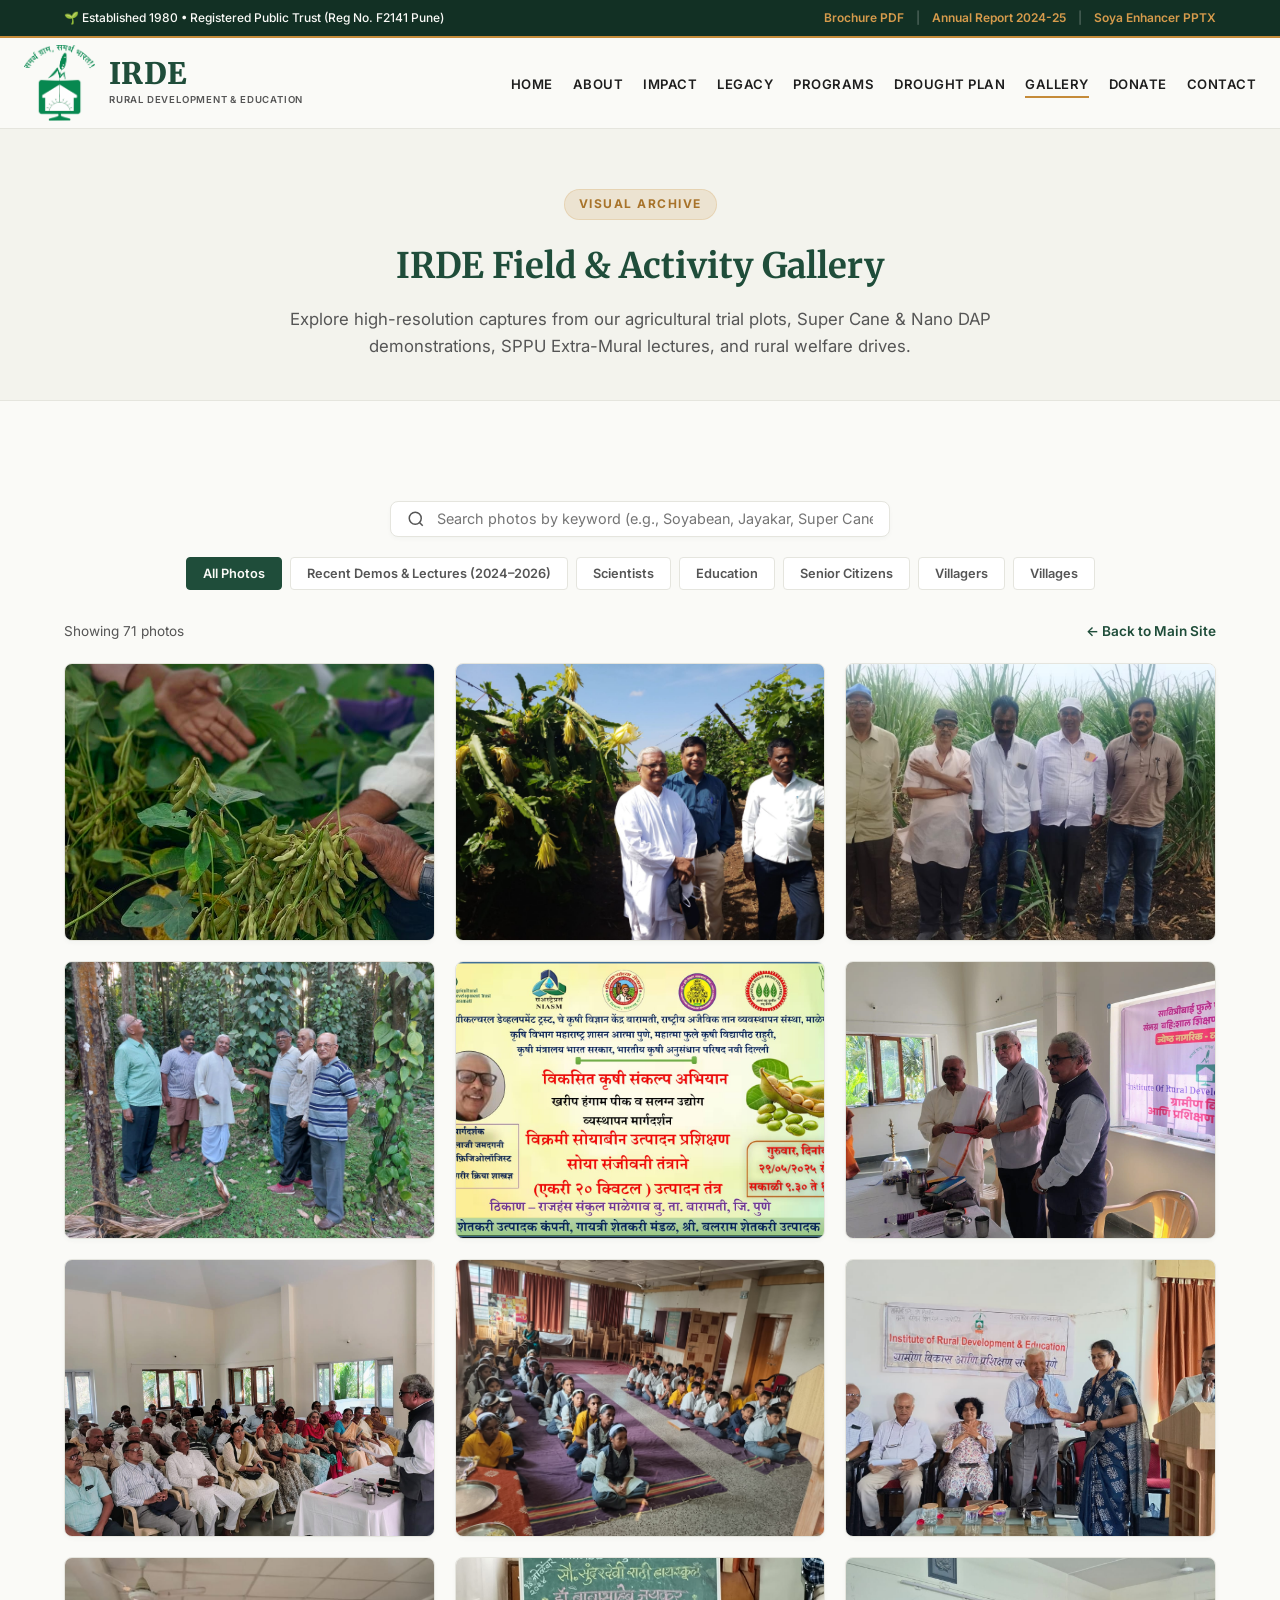
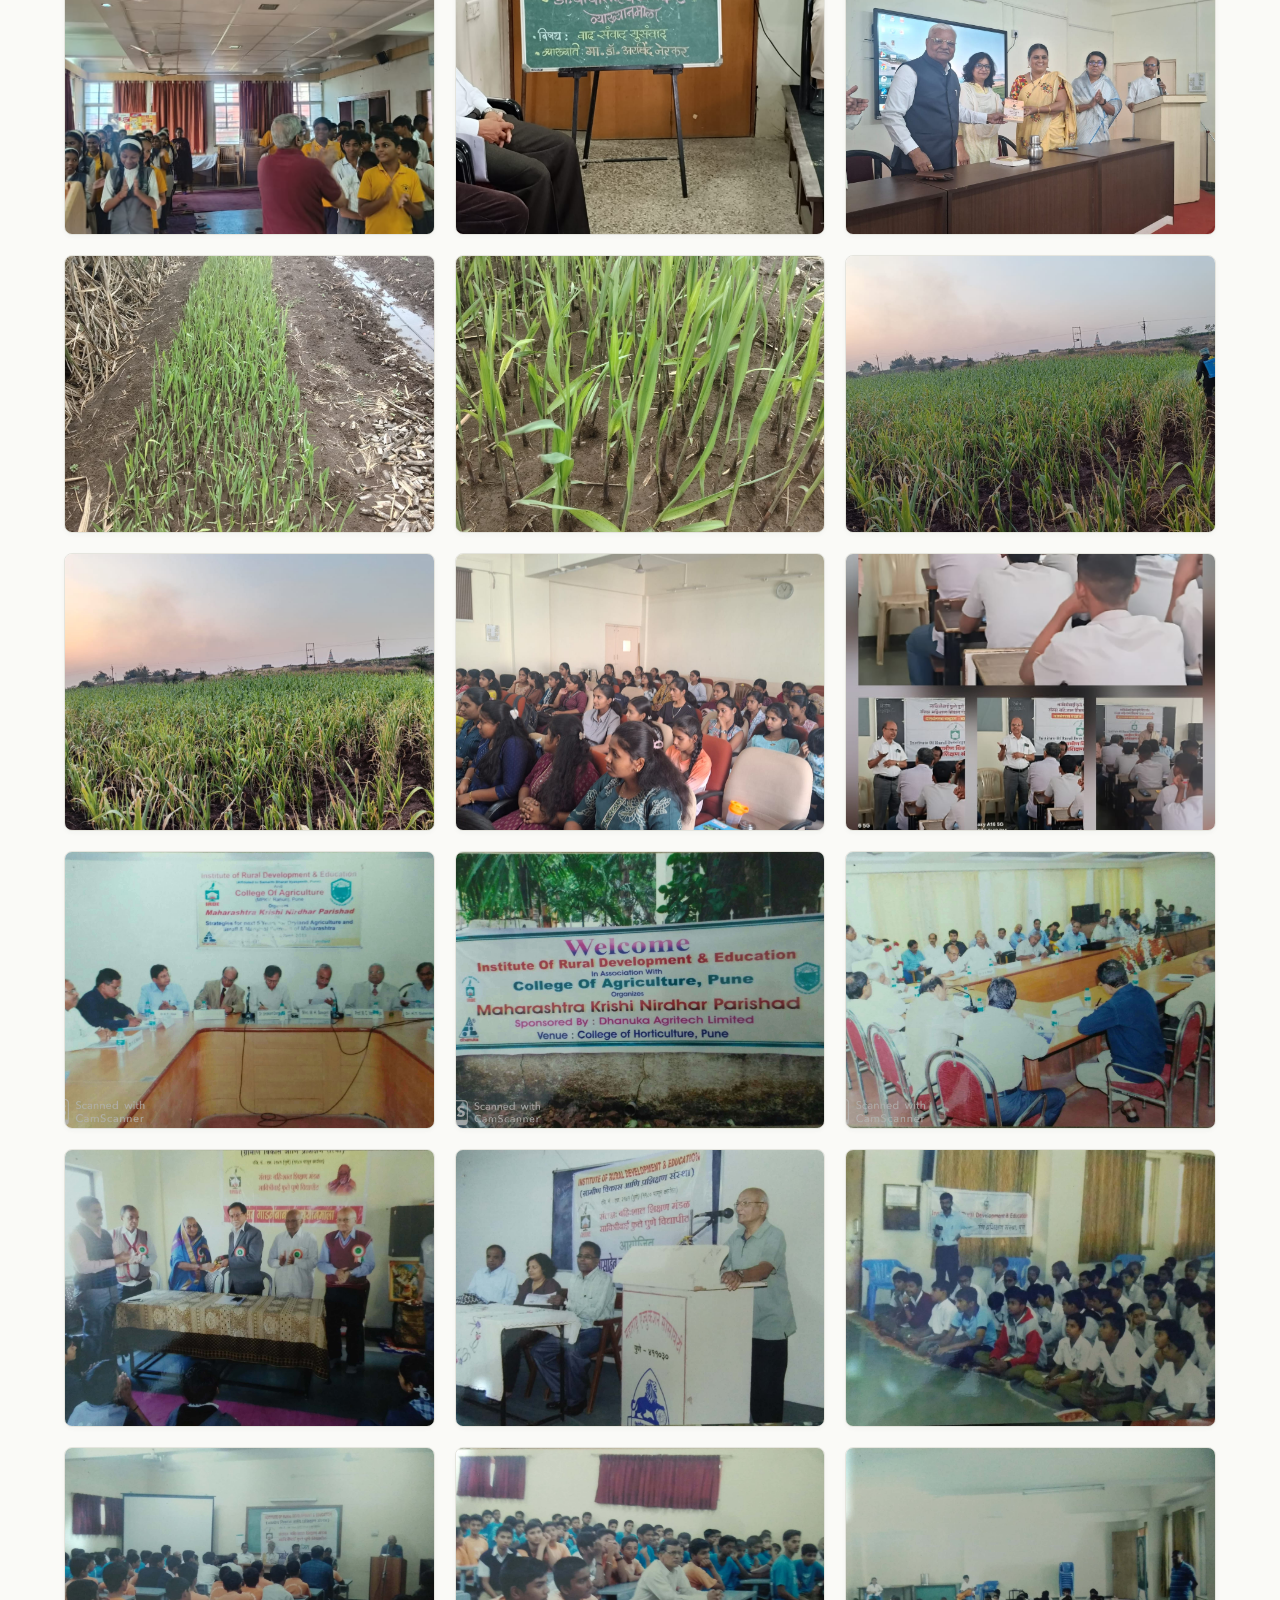
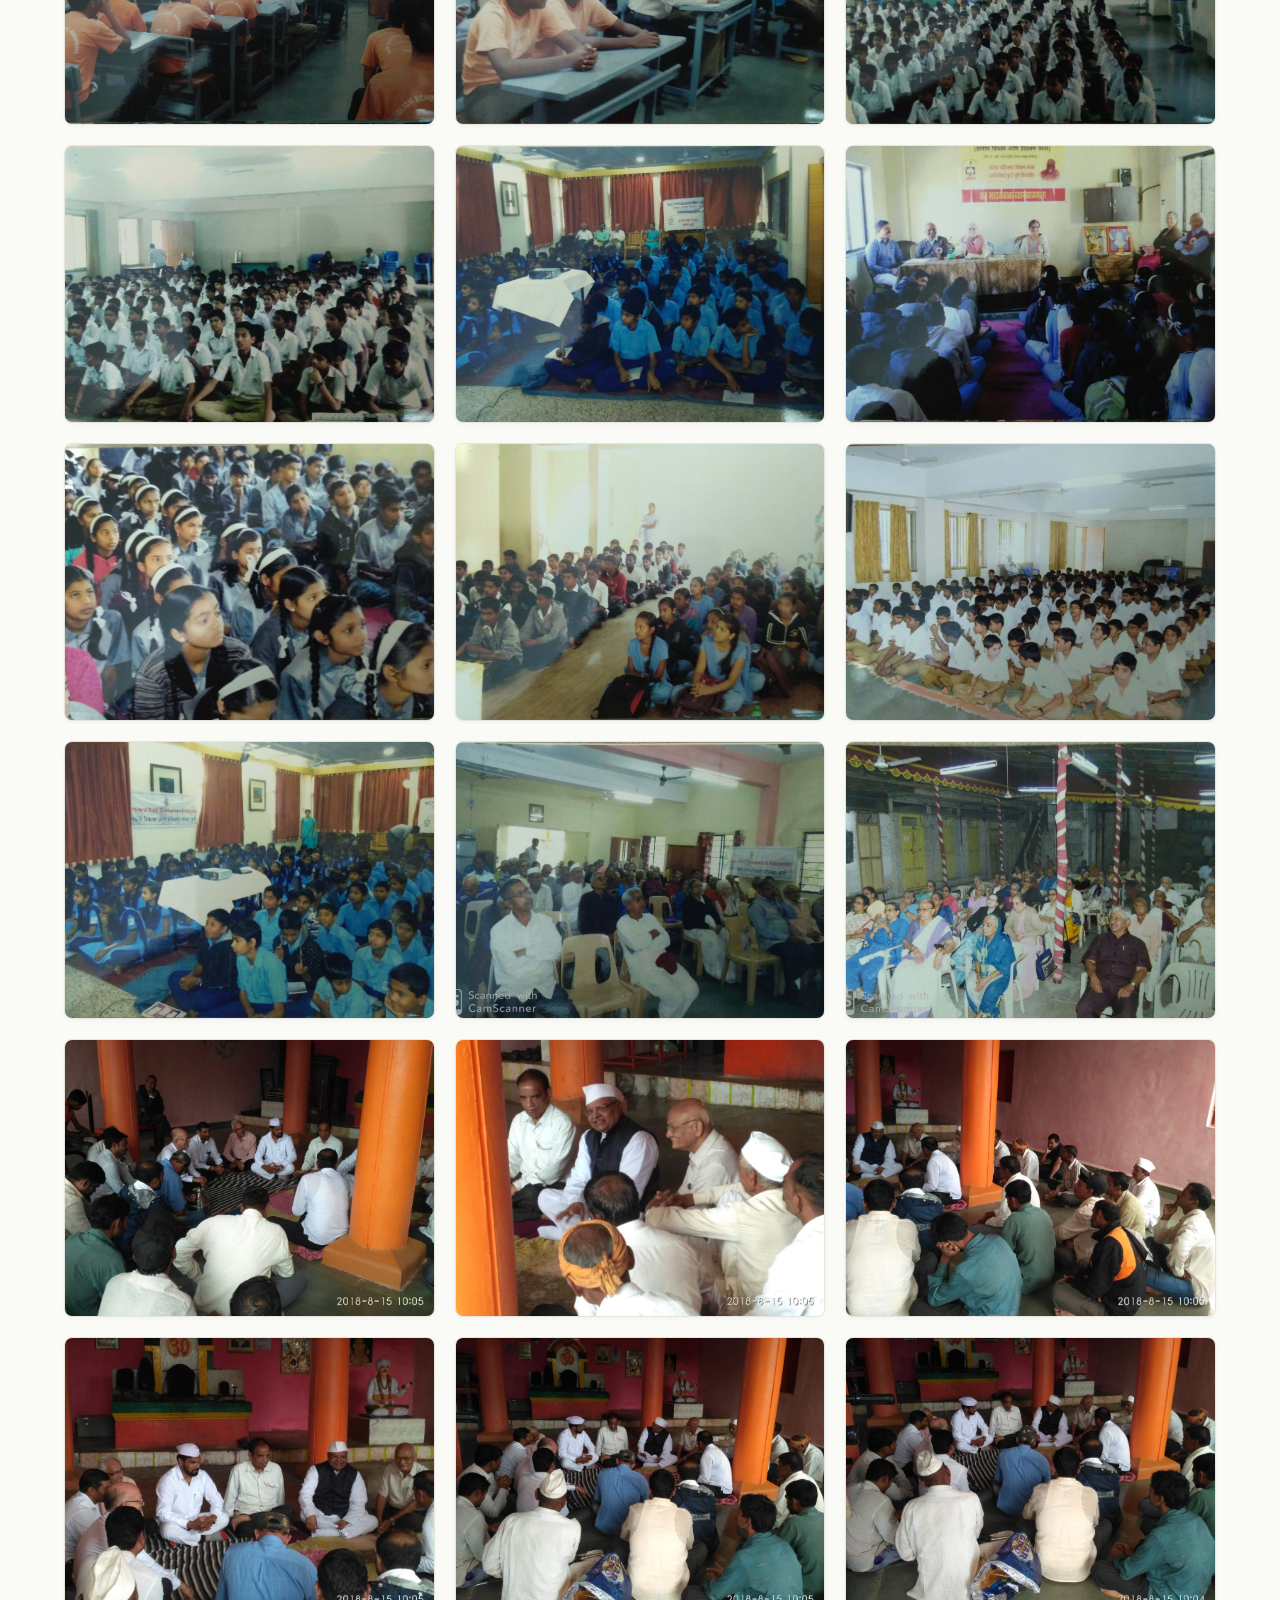
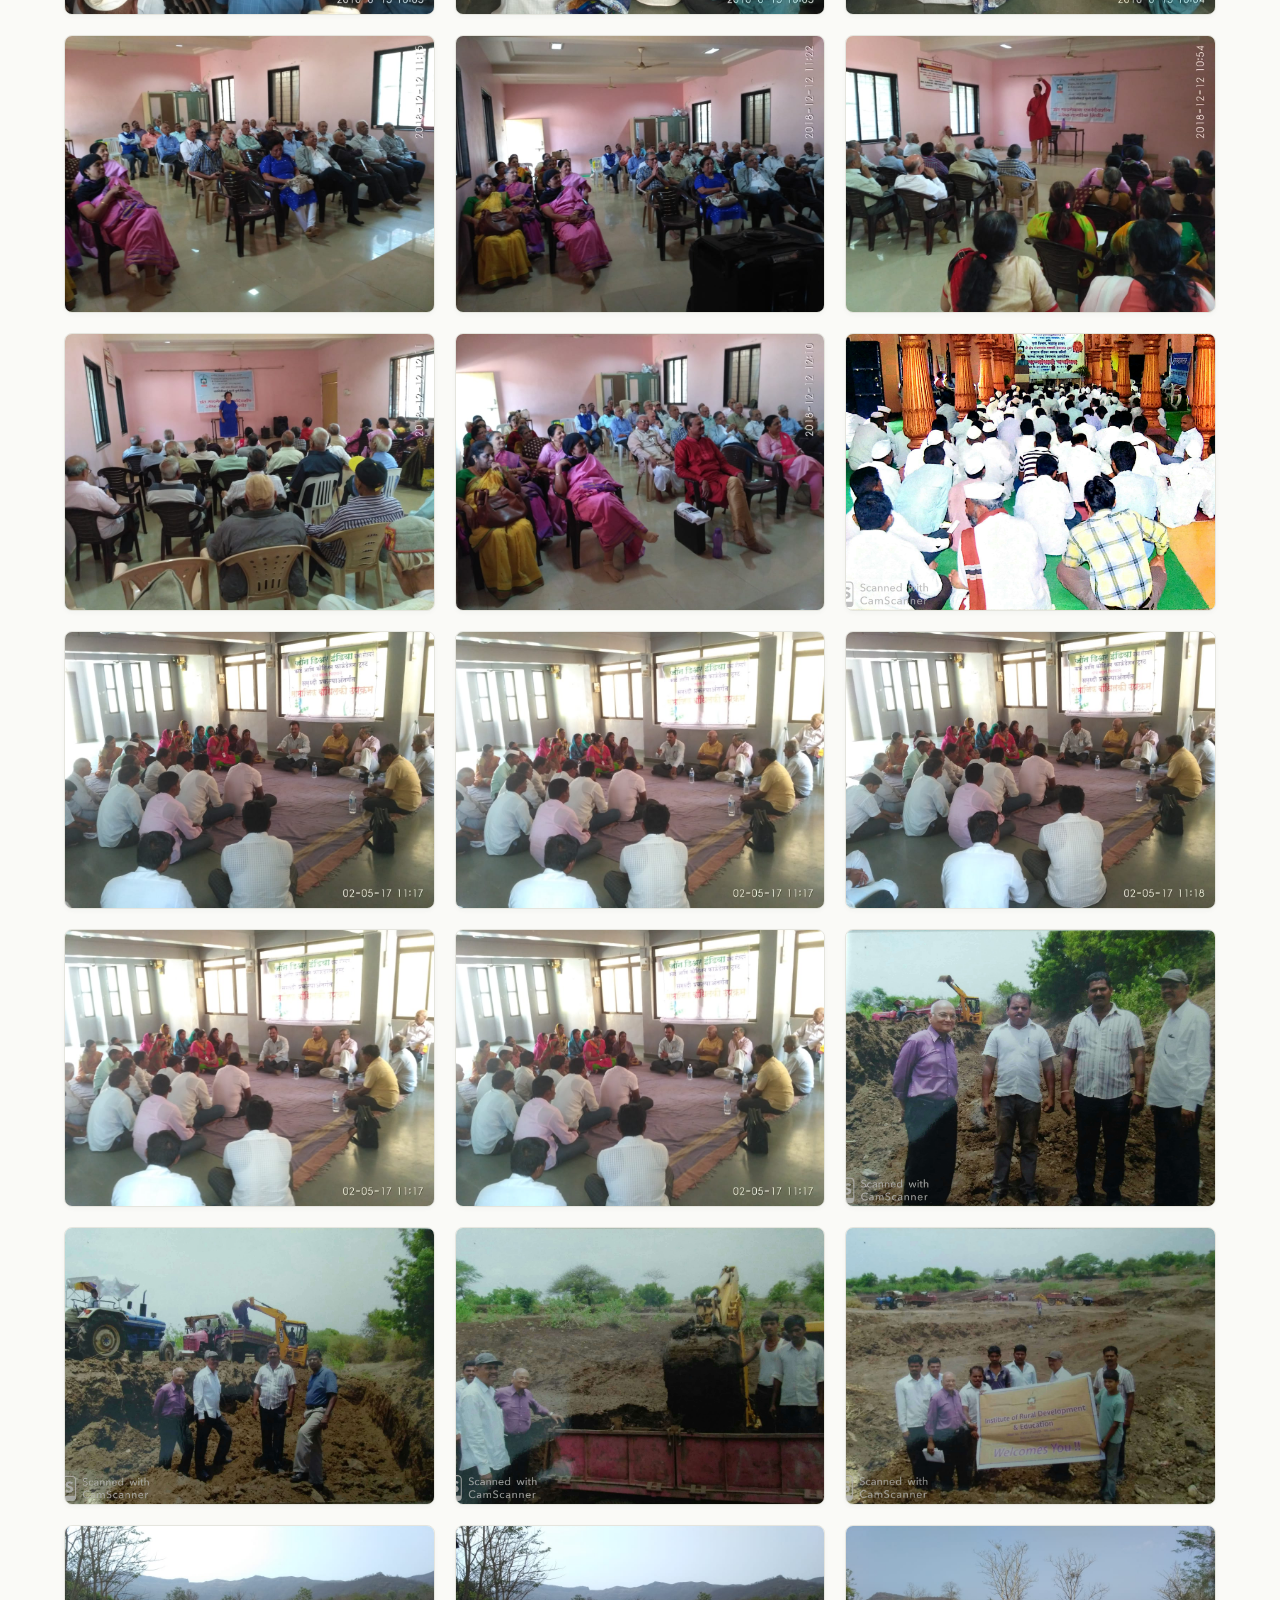
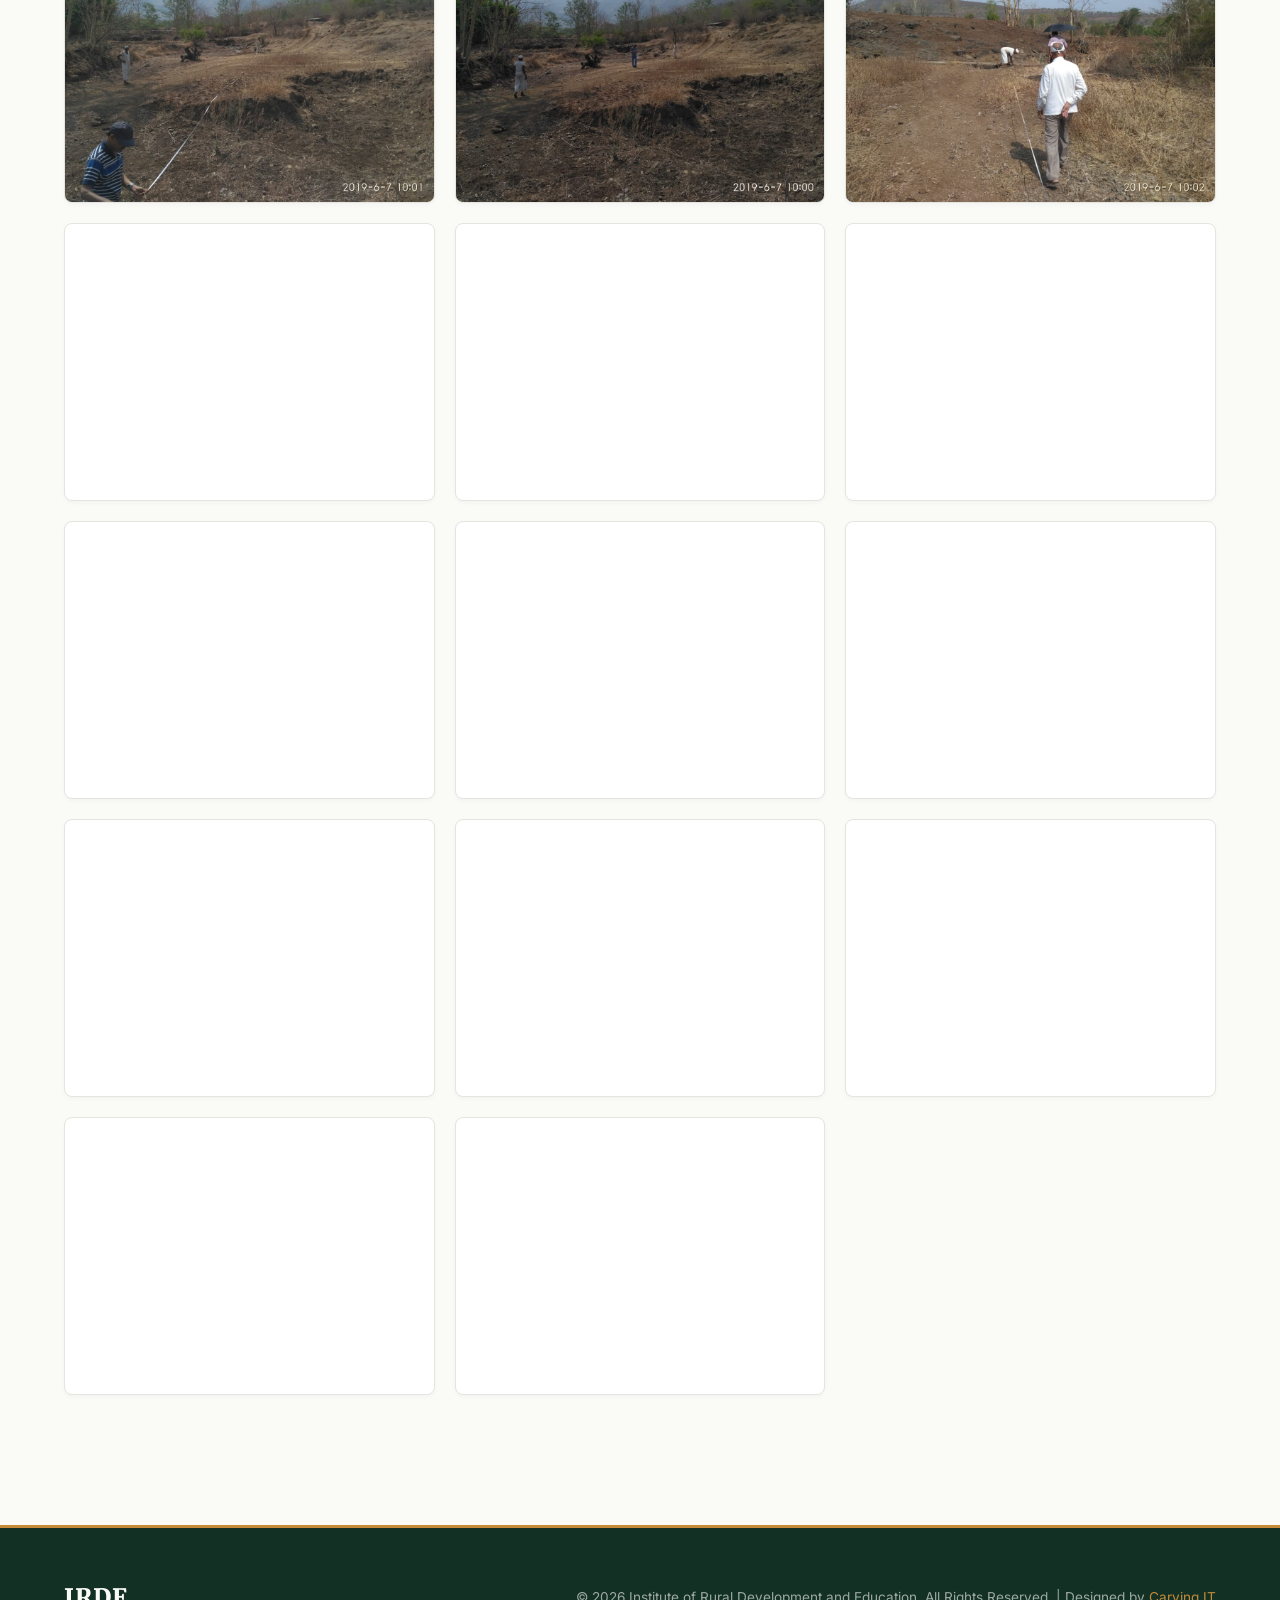
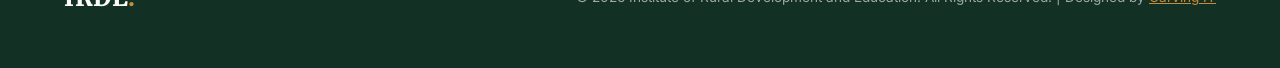
==== commit 9a9d6cc0: "Update drought-relief.html" ====
--- a/gallery.html
+++ b/gallery.html
@@ -115,9 +115,10 @@
         <ul class="nav-links">
           <li><a href="index.html#hero">Home</a></li>
           <li><a href="index.html#about">About</a></li>
-          <li><a href="index.html#impact">Areas of Impact</a></li>
-          <li><a href="index.html#timeline">Our Legacy</a></li>
+          <li><a href="index.html#impact">Impact</a></li>
+          <li><a href="index.html#timeline">Legacy</a></li>
           <li><a href="index.html#programs">Programs</a></li>
+          <li><a href="drought-relief.html">Drought Plan</a></li>
           <li class="active"><a href="gallery.html">Gallery</a></li>
           <li><a href="index.html#donate">Donate</a></li>
           <li><a href="index.html#contact">Contact</a></li>
--- a/assets/css/style.css
+++ b/assets/css/style.css
@@ -299,7 +299,8 @@
   display: flex;
   align-items: center;
   justify-content: space-between;
-  height: 120px; /* Increased from 100px to 120px */
+  height: 90px;
+  max-width: 1280px;
   padding-top: 0;
   padding-bottom: 0;
 }
@@ -307,7 +308,7 @@
 .main-header {
   position: sticky;
   top: 0;
-  background-color: rgba(250, 250, 247, 0.95);
+  background-color: rgba(250, 250, 247, 0.98);
   backdrop-filter: blur(10px);
   -webkit-backdrop-filter: blur(10px);
   border-bottom: 1px solid var(--color-border);
@@ -323,11 +324,12 @@
 .logo-area {
   display: flex;
   align-items: center;
-  gap: 16px;
+  gap: 14px;
+  flex-shrink: 0;
 }
 
 .logo-img {
-  height: 112px; /* Increased from 92px to 112px */
+  height: 76px;
   width: auto;
   max-height: 100%;
   object-fit: contain;
@@ -341,7 +343,7 @@
 
 .logo-title {
   font-family: var(--font-heading);
-  font-size: 2.2rem; /* Increased from 1.9rem to 2.2rem */
+  font-size: 1.85rem;
   font-weight: 900;
   color: var(--color-primary);
   line-height: 1;
@@ -349,29 +351,31 @@
 }
 
 .logo-subtitle {
-  font-size: 0.65rem; /* Reduced to make it clean and small */
+  font-size: 0.6rem;
   text-transform: uppercase;
   letter-spacing: 0.8px;
   color: var(--color-text-muted);
   font-weight: 600;
-  margin-top: 2px;
+  margin-top: 3px;
+  white-space: nowrap;
 }
 
 .nav-links {
   display: flex;
   align-items: center;
-  gap: 28px;
+  gap: 20px;
   list-style: none;
 }
 
 .nav-links a {
   font-weight: 600;
-  font-size: 0.85rem;
+  font-size: 0.82rem;
   text-transform: uppercase;
-  letter-spacing: 0.8px;
+  letter-spacing: 0.5px;
   color: var(--color-text);
-  padding: 8px 0;
+  padding: 6px 0;
   position: relative;
+  white-space: nowrap;
 }
 
 .nav-links a::after {
@@ -419,7 +423,7 @@
   transition: var(--transition-smooth);
 }
 
-@media (max-width: 992px) {
+@media (max-width: 1040px) {
   .menu-toggle {
     display: flex;
   }
@@ -510,17 +514,25 @@
 }
 
 /* -------------------------------------------------------------
- * HERO SECTION
+ * HERO SECTION (Majestic Editorial & Impactful Typography)
  * ------------------------------------------------------------- */
 .hero {
-  padding: 80px 0;
-  background-color: var(--color-bg);
+  position: relative;
+  padding: 56px 0 60px;
+  background: radial-gradient(circle at 15% 30%, rgba(31, 77, 58, 0.04) 0%, transparent 60%),
+              radial-gradient(circle at 85% 70%, rgba(197, 139, 57, 0.05) 0%, transparent 50%),
+              var(--color-bg);
   border-bottom: 1px solid var(--color-border);
+  overflow: hidden;
+}
+
+.hero .container {
+  max-width: 1240px;
 }
 
 .hero-grid {
   display: grid;
-  grid-template-columns: 1.1fr 0.9fr;
+  grid-template-columns: 1.18fr 0.82fr;
   align-items: center;
   gap: 50px;
 }
@@ -529,95 +541,200 @@
   text-align: left;
 }
 
+/* Integrated Alert Pill */
+.hero-alert-pill {
+  display: inline-flex;
+  align-items: center;
+  gap: 9px;
+  background: #FFF5F5;
+  border: 1px solid #FFCDD2;
+  border-radius: 50px;
+  padding: 4px 14px 4px 6px;
+  margin-bottom: 16px;
+  text-decoration: none;
+  box-shadow: 0 2px 6px rgba(211, 47, 47, 0.06);
+  transition: var(--transition-fast);
+}
+
+.hero-alert-pill:hover {
+  background: #FFEBEE;
+  border-color: #EF5350;
+  transform: translateY(-1px);
+}
+
+.hero-alert-pill .alert-tag {
+  background: #D32F2F;
+  color: #FFFFFF;
+  font-size: 0.68rem;
+  font-weight: 800;
+  padding: 3px 9px;
+  border-radius: 50px;
+  letter-spacing: 0.4px;
+}
+
+.hero-alert-pill .alert-text {
+  font-size: 0.83rem;
+  font-weight: 600;
+  color: #8B1E1E;
+}
+
+.hero-alert-pill .alert-arrow {
+  color: #D32F2F;
+  font-weight: 800;
+  font-size: 0.9rem;
+}
+
+/* Pre-title with subtle dash */
 .hero-pretitle {
-  display: inline-block;
-  font-size: 0.75rem;
-  letter-spacing: 1.5px;
+  display: flex;
+  align-items: center;
+  gap: 8px;
+  font-size: 0.74rem;
+  letter-spacing: 1.8px;
   text-transform: uppercase;
   color: var(--color-secondary-dark);
-  font-weight: 700;
-  margin-bottom: 16px;
-}
-
+  font-weight: 800;
+  margin-bottom: 12px;
+}
+
+.hero-pretitle::before {
+  content: '';
+  width: 24px;
+  height: 2px;
+  background: var(--color-secondary);
+  display: inline-block;
+}
+
+/* Hero Title with Classic Editorial Punch */
 .hero-title {
   font-family: var(--font-heading);
-  font-size: 3.25rem;
-  color: var(--color-primary);
-  line-height: 1.2;
+  font-size: clamp(2.35rem, 3.2vw, 3.1rem);
+  color: var(--color-primary-dark);
+  line-height: 1.18;
   font-weight: 900;
-  margin-bottom: 24px;
+  letter-spacing: -0.5px;
+  margin-bottom: 18px;
 }
 
 .hero-title span {
+  display: inline;
   color: var(--color-secondary-dark);
   font-style: italic;
   font-weight: 700;
-}
-
+  font-family: var(--font-heading);
+  position: relative;
+}
+
+/* Refined, Readable Description */
 .hero-desc {
   font-size: 1.05rem;
-  color: var(--color-text-muted);
-  margin-bottom: 36px;
-  max-width: 550px;
-}
-
+  line-height: 1.7;
+  color: var(--color-text-muted);
+  margin-bottom: 28px;
+  max-width: 540px;
+  font-weight: 400;
+}
+
+/* Action Buttons with Visual Hierarchy */
 .hero-btns {
   display: flex;
-  gap: 16px;
+  gap: 14px;
+  align-items: center;
   flex-wrap: wrap;
 }
 
+.hero-btns .btn {
+  padding: 12px 26px;
+  font-size: 0.9rem;
+  font-weight: 700;
+  border-radius: var(--radius-sm);
+  letter-spacing: 0.3px;
+}
+
+.hero-btns .btn-primary {
+  box-shadow: 0 4px 14px rgba(183, 28, 28, 0.25);
+}
+
+.hero-btns .btn-primary:hover {
+  box-shadow: 0 6px 20px rgba(183, 28, 28, 0.35);
+}
+
+.hero-btns .btn-outline {
+  border-color: var(--color-primary);
+  color: var(--color-primary);
+  font-weight: 600;
+}
+
+.hero-btns .btn-outline:hover {
+  background: var(--color-primary);
+  color: #FFFFFF;
+}
+
+/* Hero Image with Editorial Framing & Subtle Badge */
 .hero-image-wrapper {
   position: relative;
   display: flex;
   justify-content: center;
   align-items: center;
+  width: 100%;
 }
 
 .hero-image-frame {
   position: relative;
   z-index: 2;
   border: 1px solid var(--color-border);
-  padding: 12px;
-  background-color: var(--color-bg-card);
-  box-shadow: var(--shadow-lg);
+  padding: 10px;
+  background-color: #FFFFFF;
+  box-shadow: 0 20px 45px rgba(31, 77, 58, 0.1), 0 4px 12px rgba(0, 0, 0, 0.04);
   border-radius: var(--radius-md);
+  width: 100%;
 }
 
 .hero-image-frame img {
   border-radius: var(--radius-sm);
   width: 100%;
-  height: auto;
+  height: 330px;
   object-fit: cover;
+  display: block;
   cursor: pointer;
   transition: transform var(--transition-smooth);
 }
 
 .hero-image-frame img:hover {
-  transform: scale(1.02);
-}
-
-/* Editorial Frame Background */
+  transform: scale(1.015);
+}
+
+/* Classical Corner Accent Frame */
 .hero-image-wrapper::before {
   content: '';
   position: absolute;
-  top: 30px;
-  left: 30px;
-  width: calc(100% - 20px);
-  height: calc(100% - 20px);
+  top: 14px;
+  right: -10px;
+  width: 100%;
+  height: 100%;
   border: 2px solid var(--color-secondary);
   border-radius: var(--radius-md);
   z-index: 1;
   pointer-events: none;
+  opacity: 0.6;
 }
 
 @media (max-width: 992px) {
+  .hero {
+    padding: 40px 0;
+  }
   .hero-grid {
     grid-template-columns: 1fr;
-    gap: 40px;
+    gap: 36px;
   }
   .hero-content {
     text-align: center;
+  }
+  .hero-pretitle {
+    justify-content: center;
+  }
+  .hero-pretitle::before {
+    display: none;
   }
   .hero-desc {
     margin-left: auto;
@@ -627,7 +744,10 @@
     justify-content: center;
   }
   .hero-title {
-    font-size: 2.5rem;
+    font-size: 2.2rem;
+  }
+  .hero-image-frame img {
+    height: 280px;
   }
   .hero-image-wrapper::before {
     display: none;
